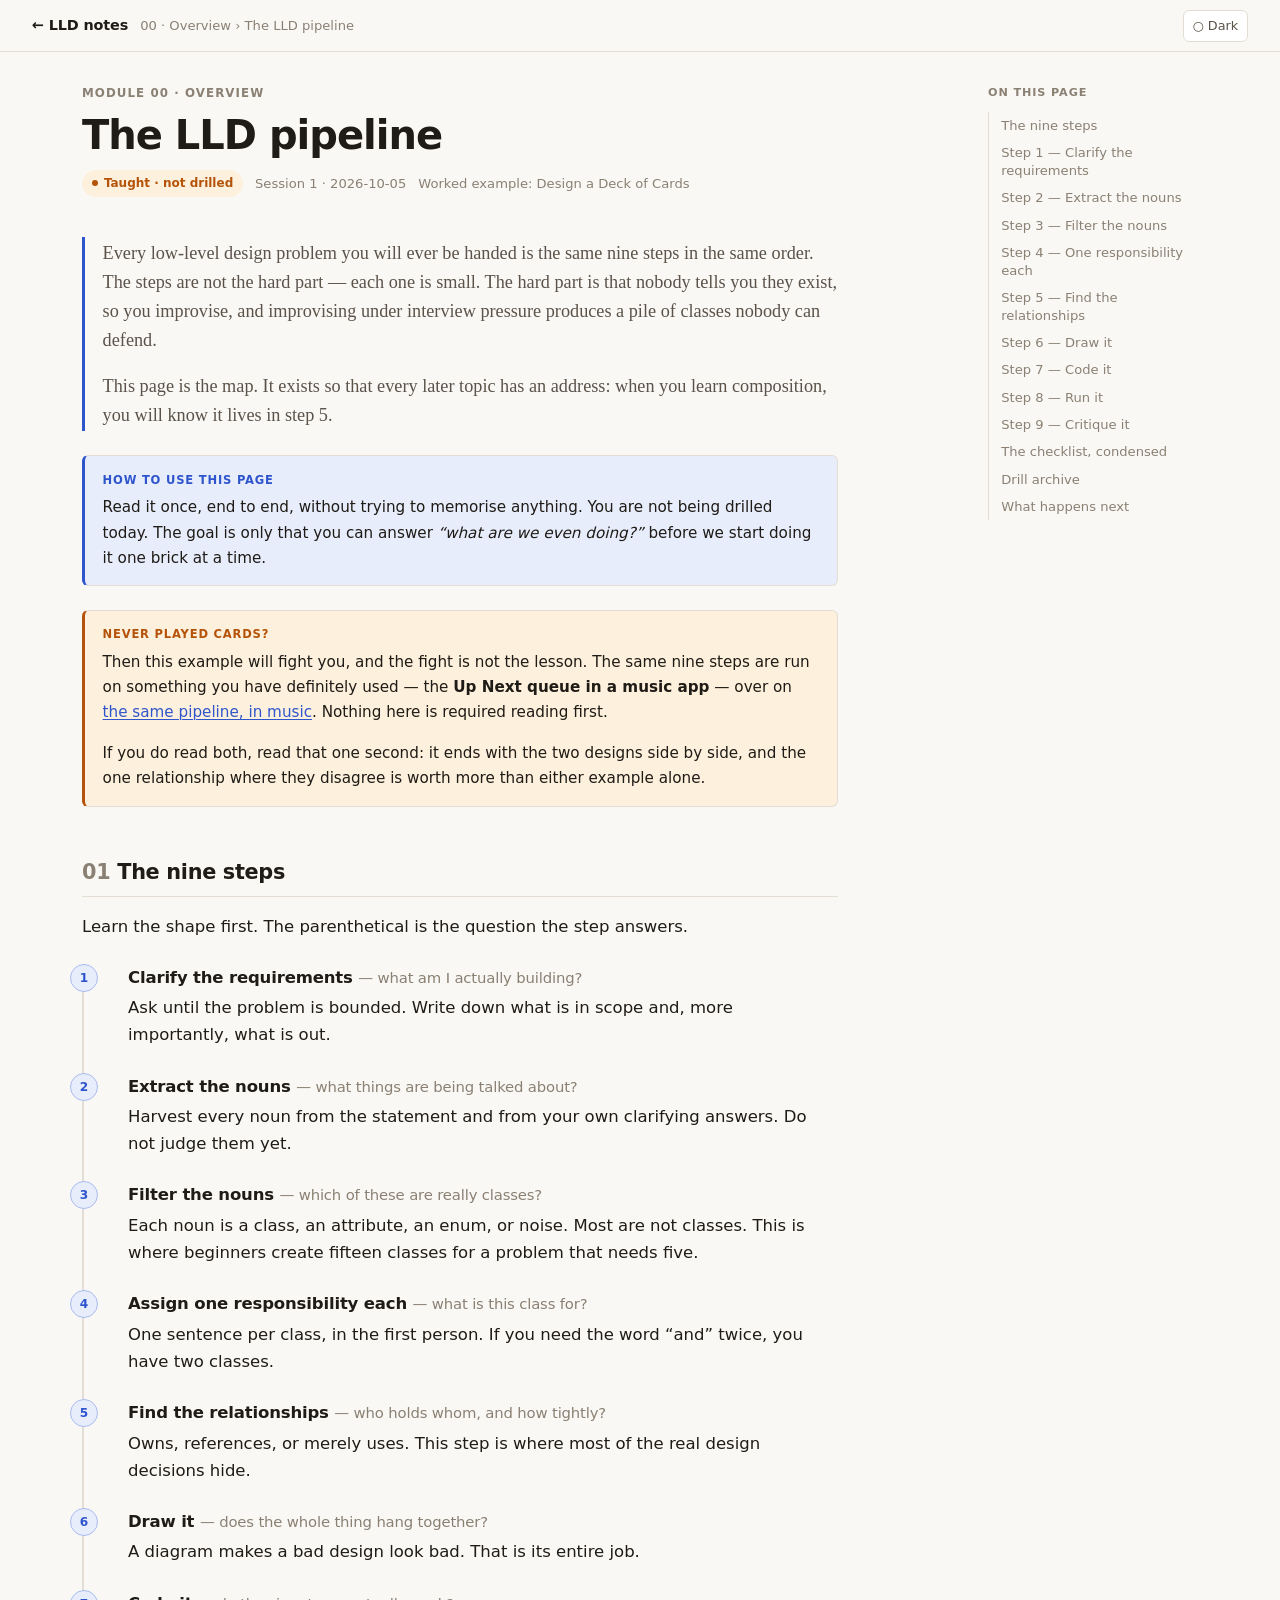
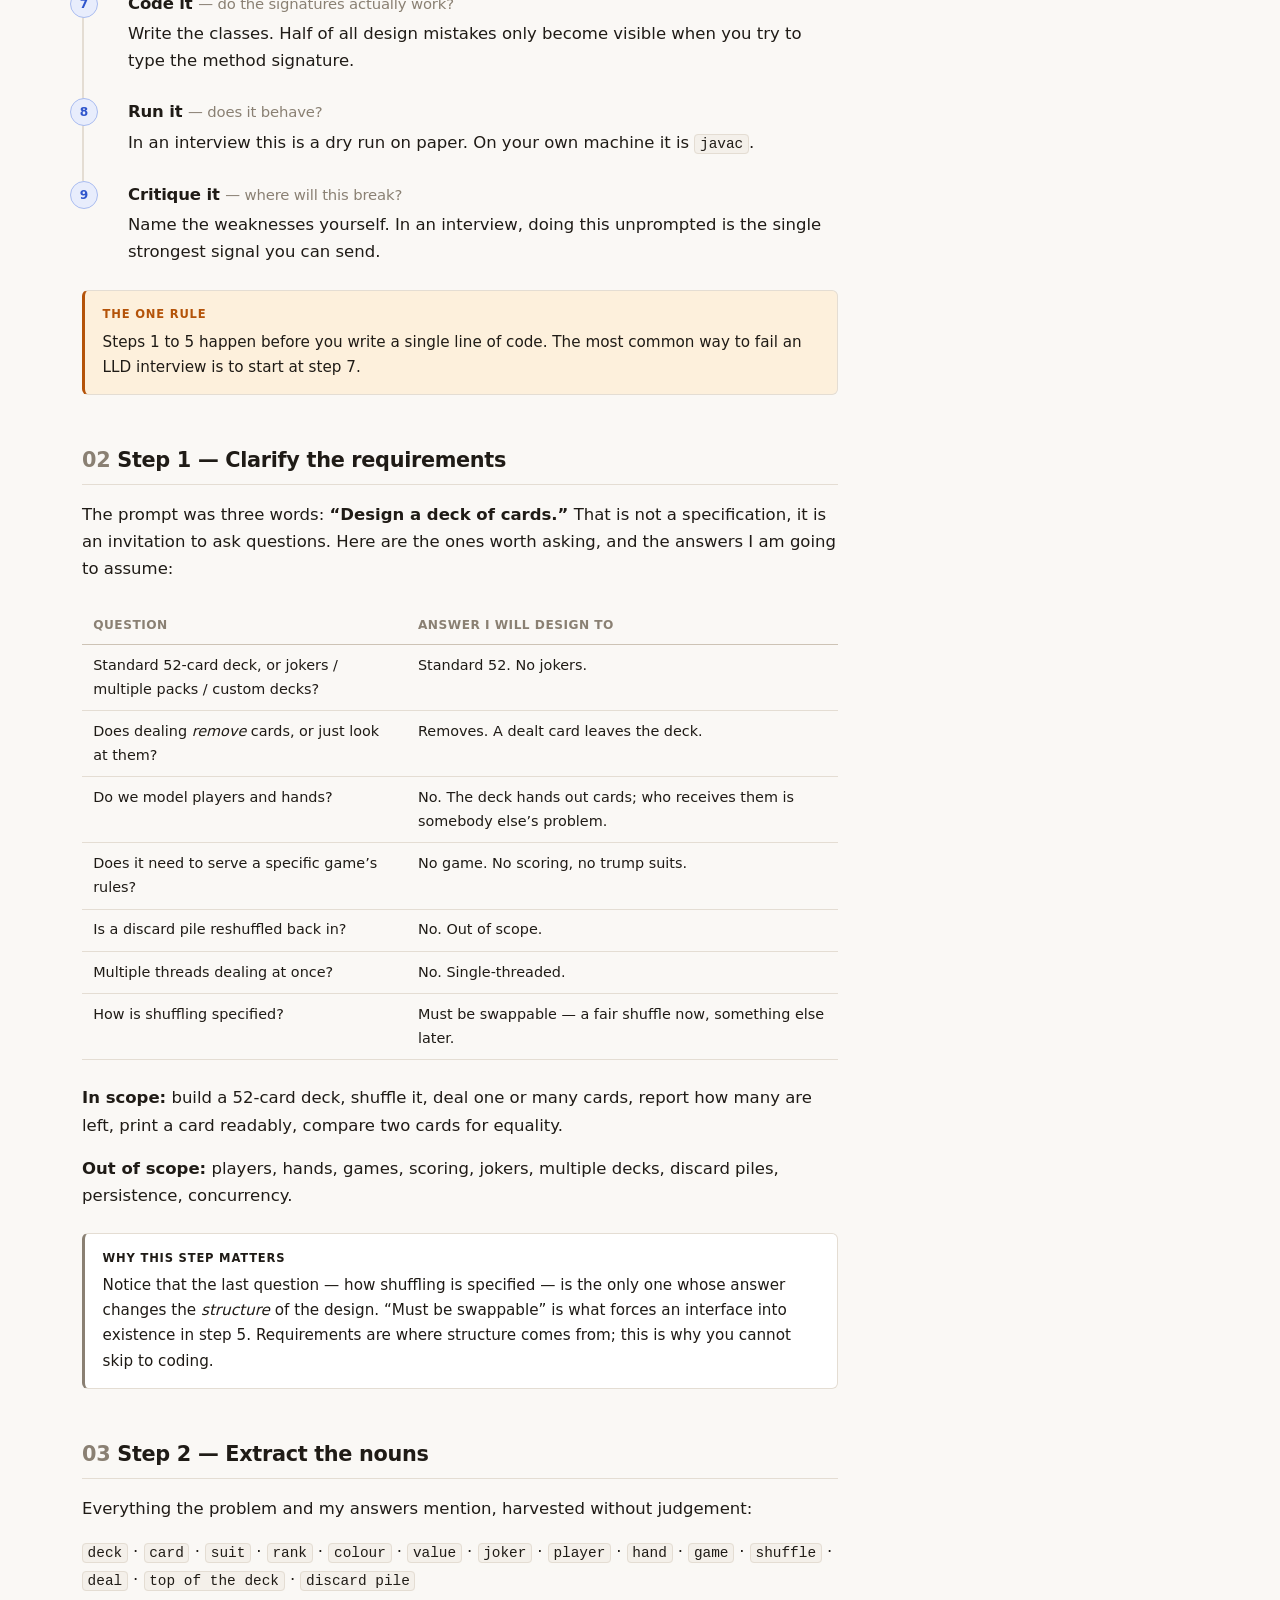
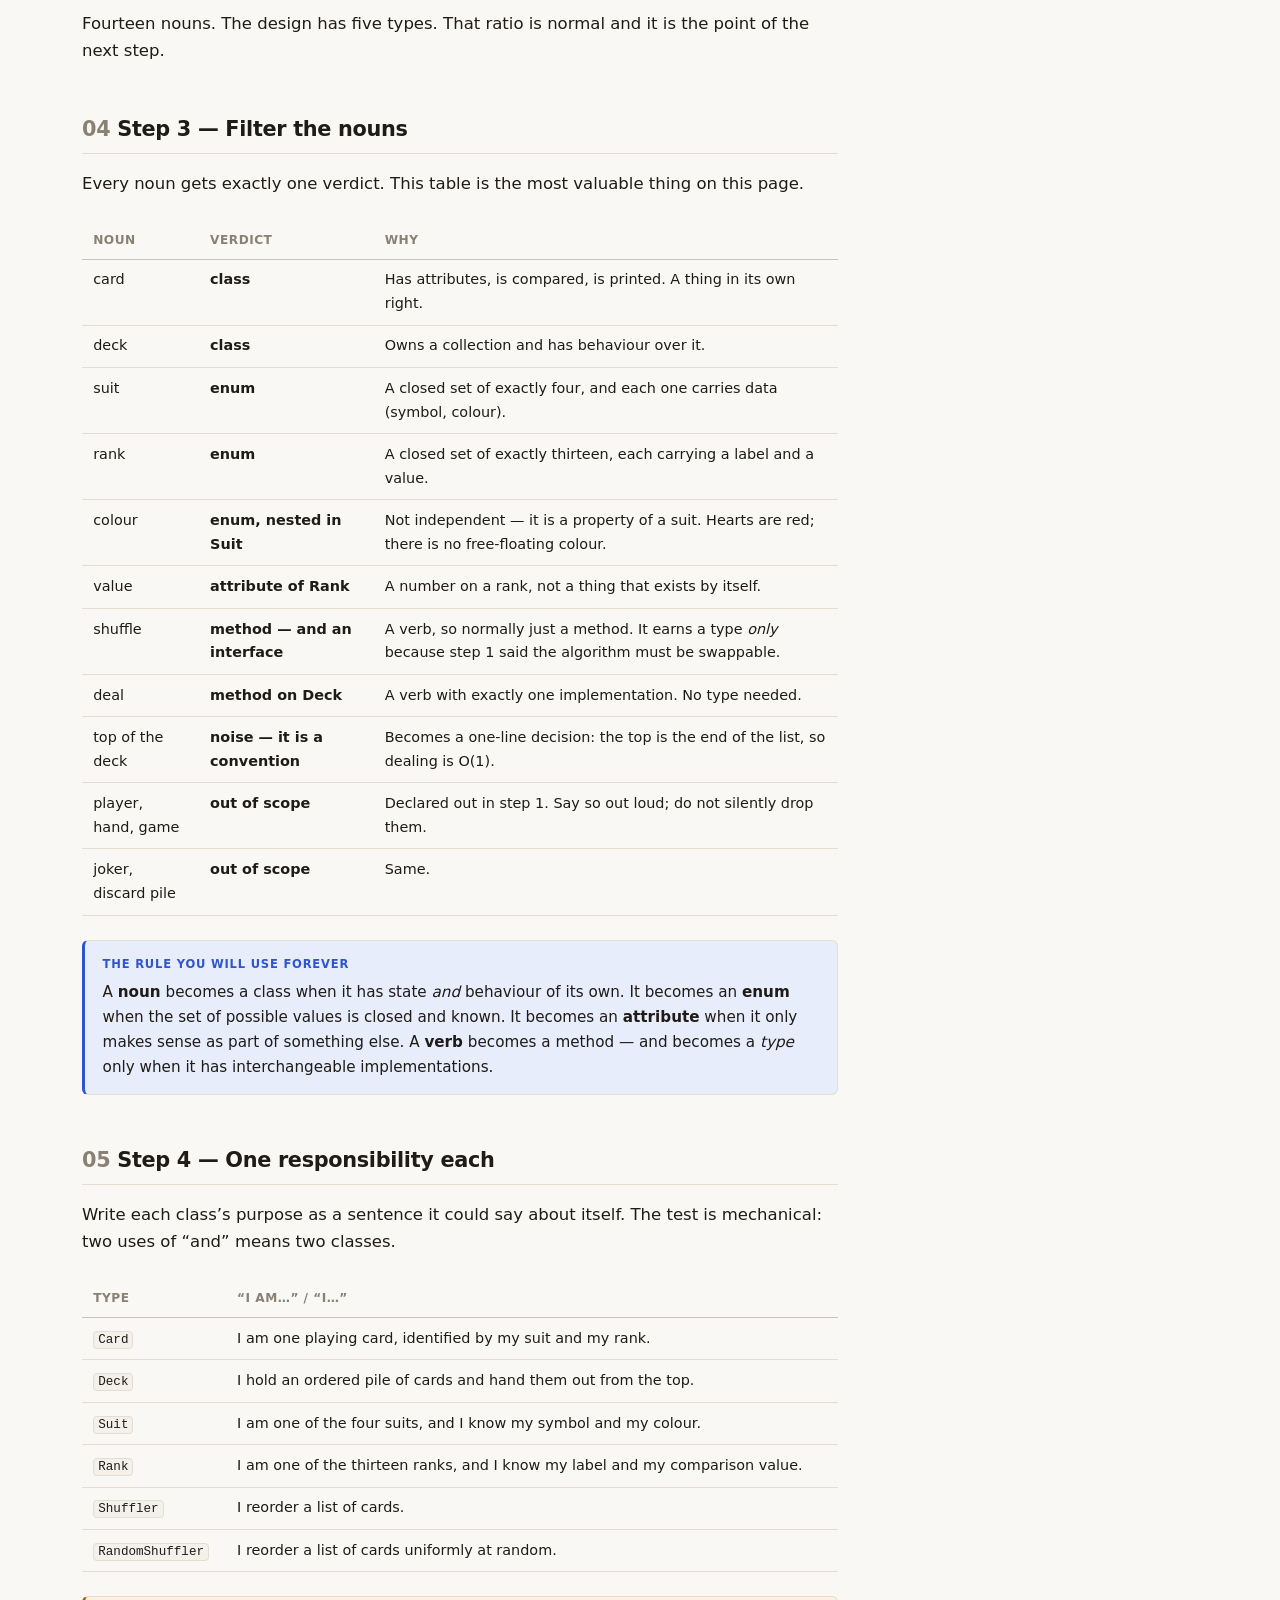
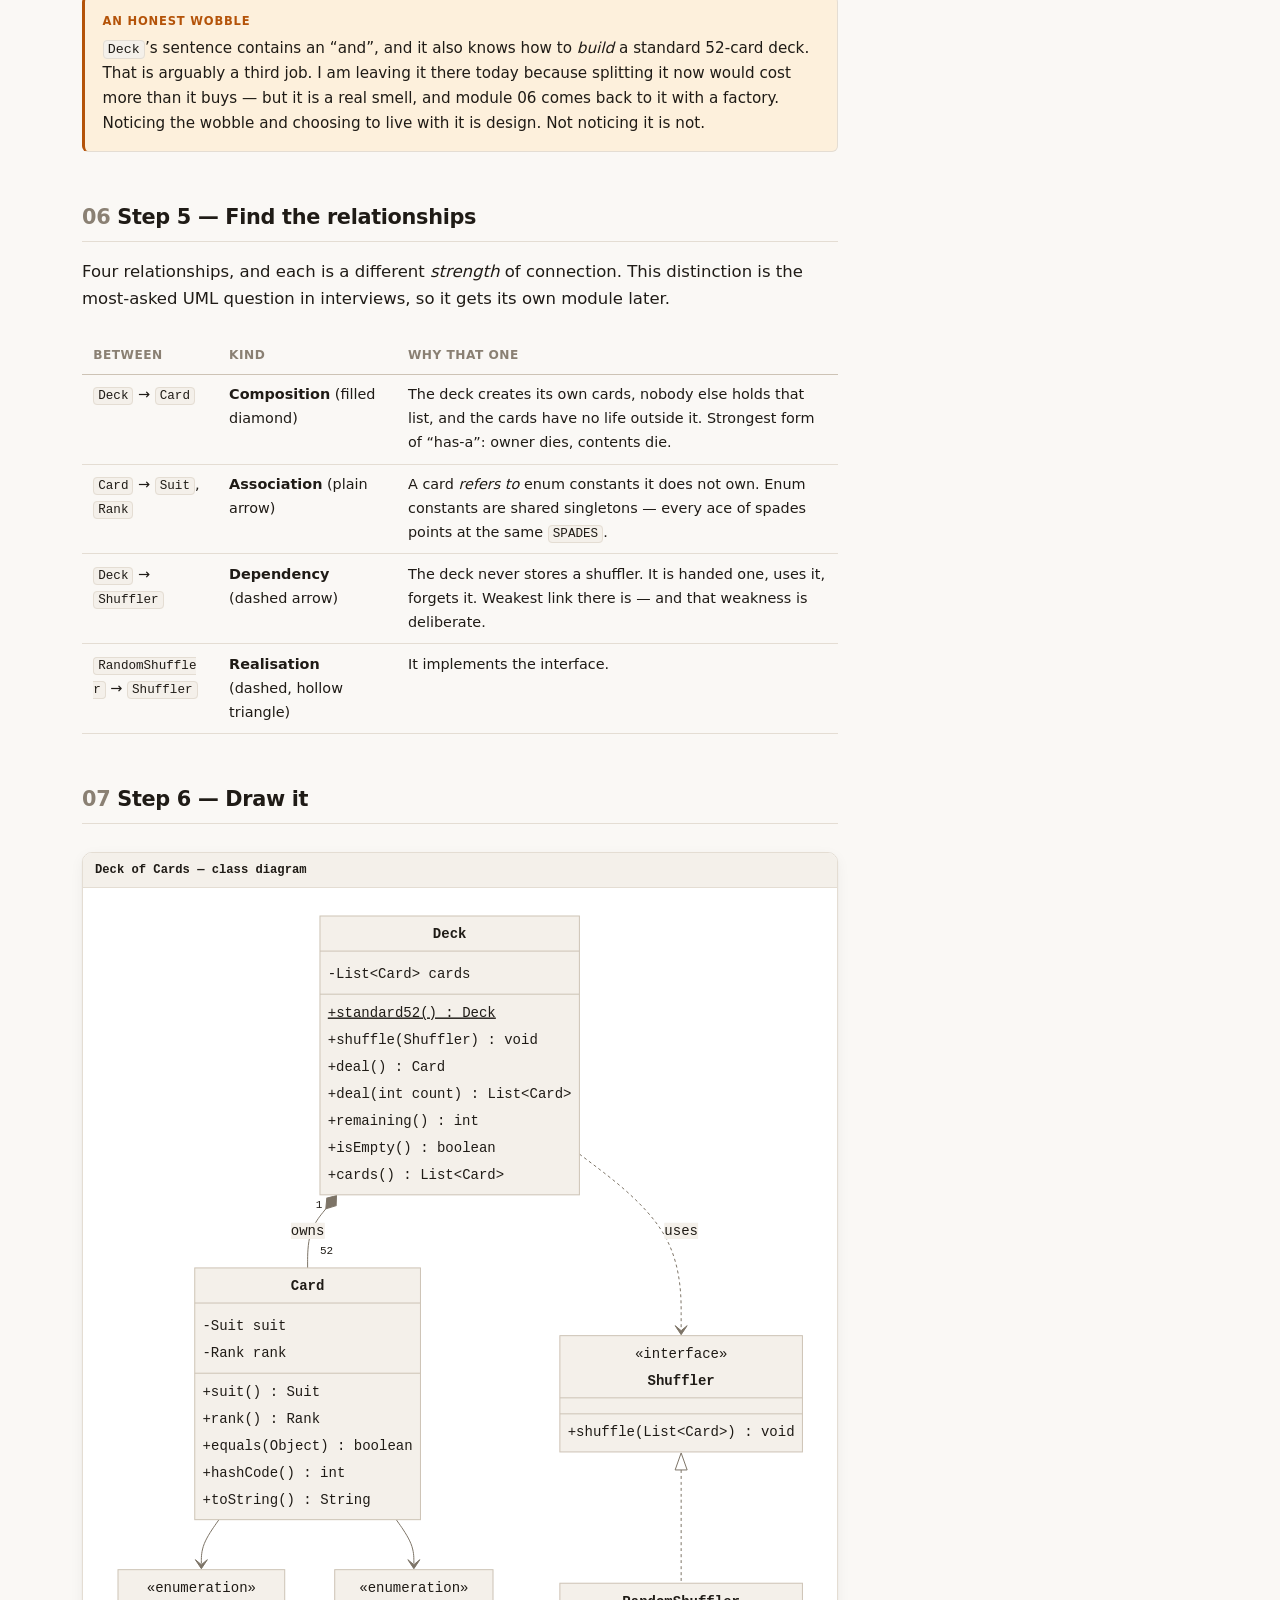
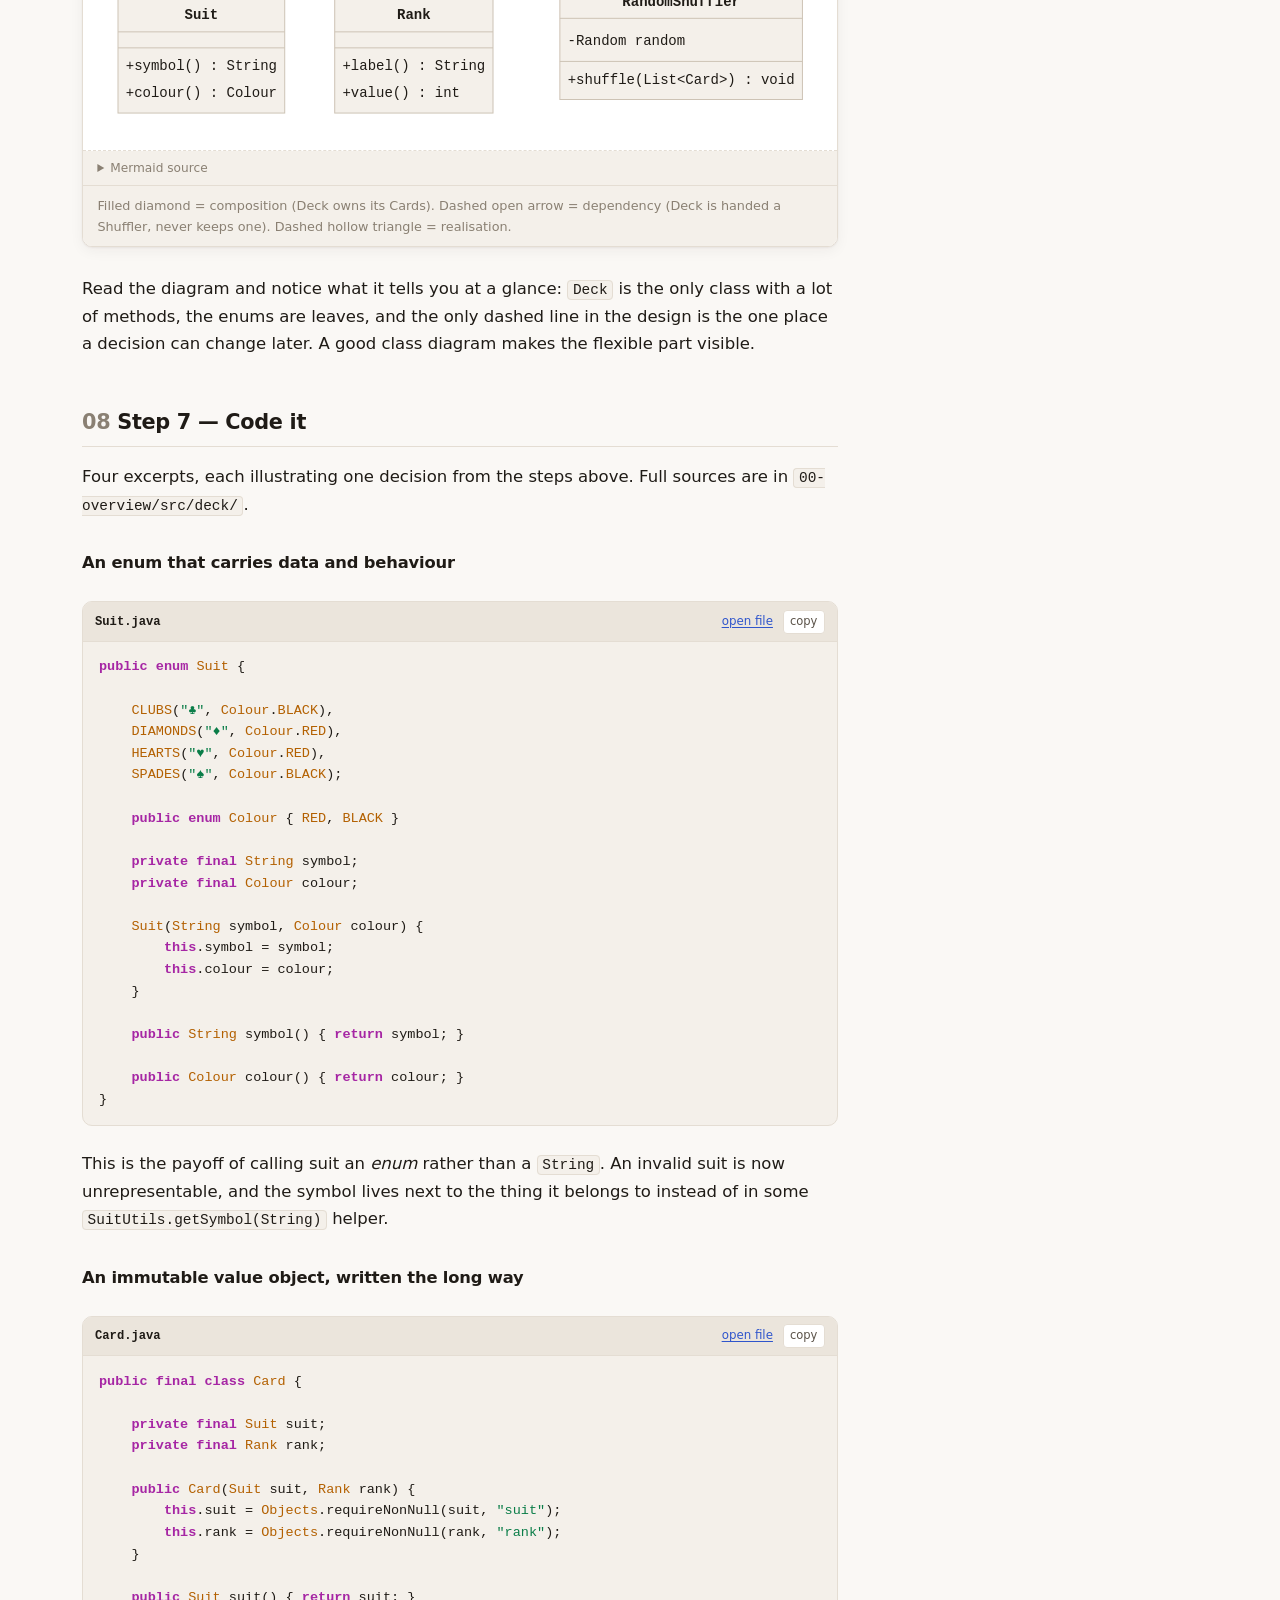
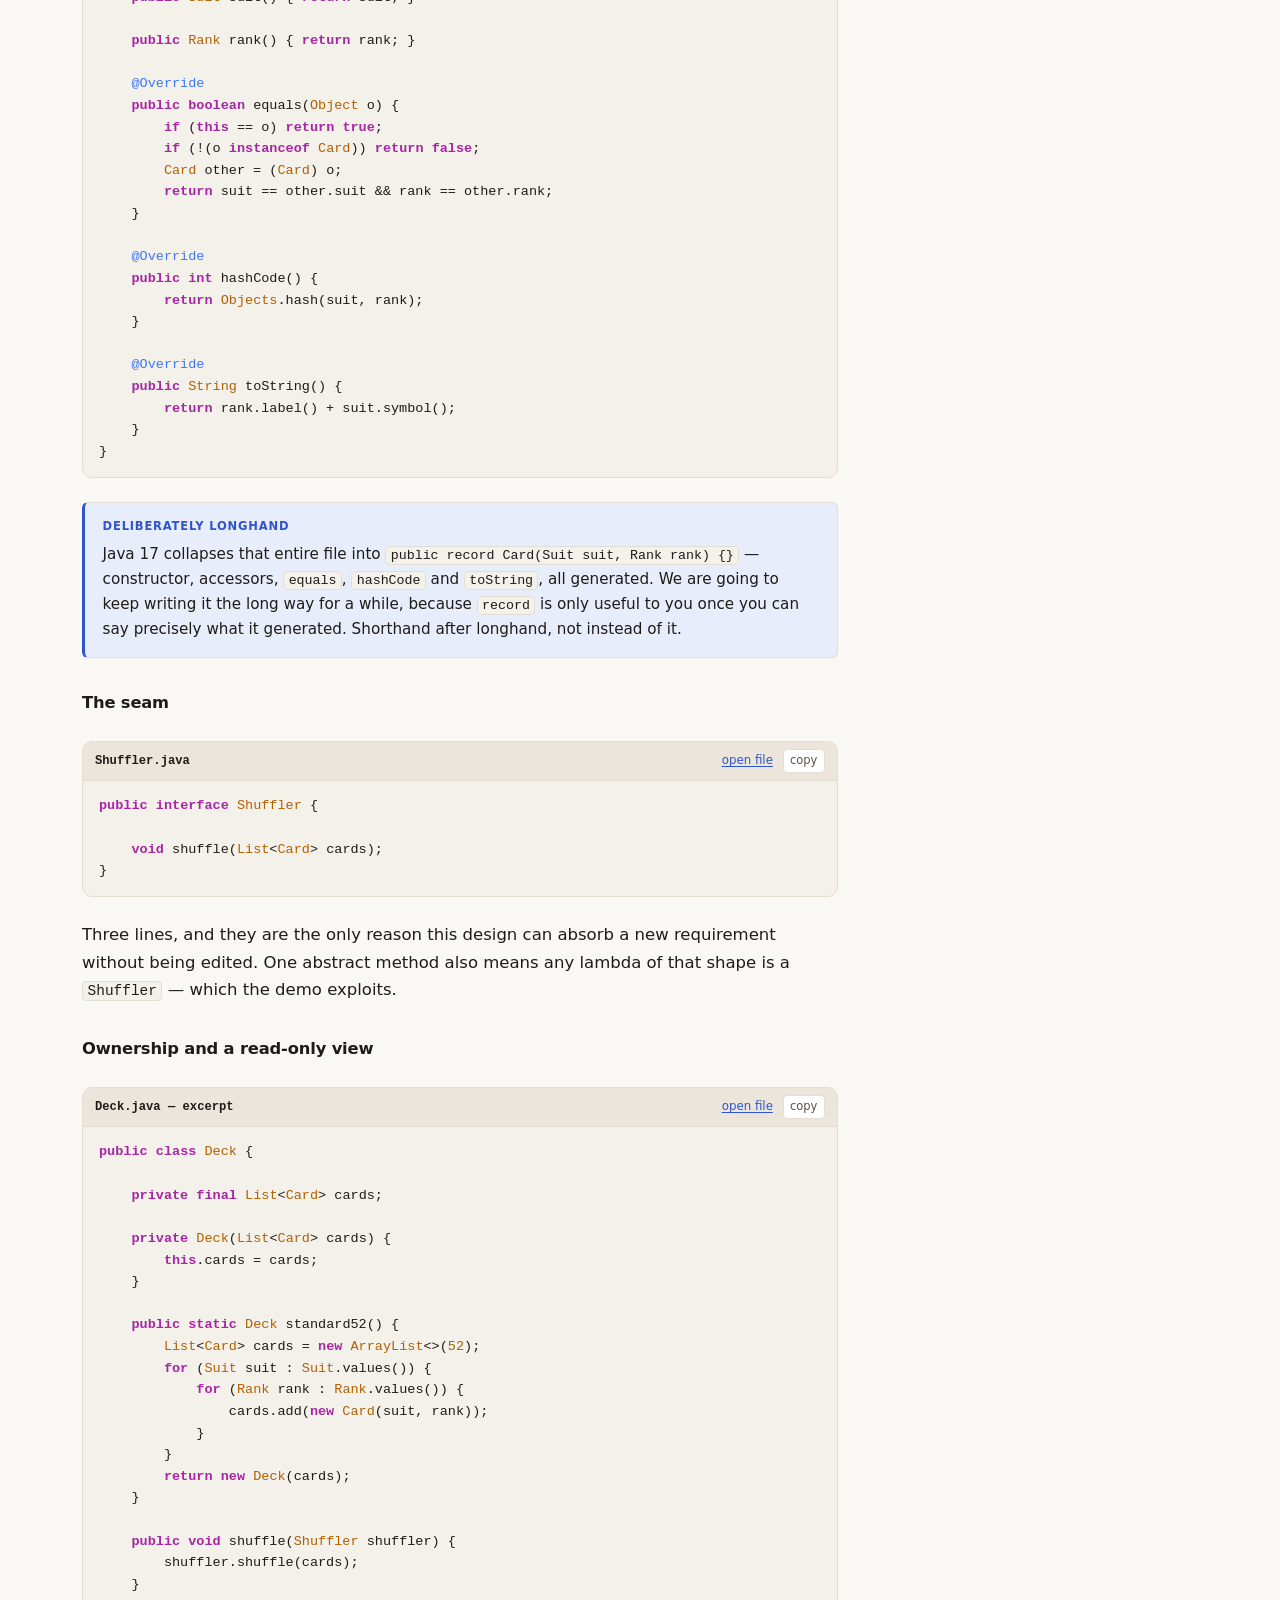
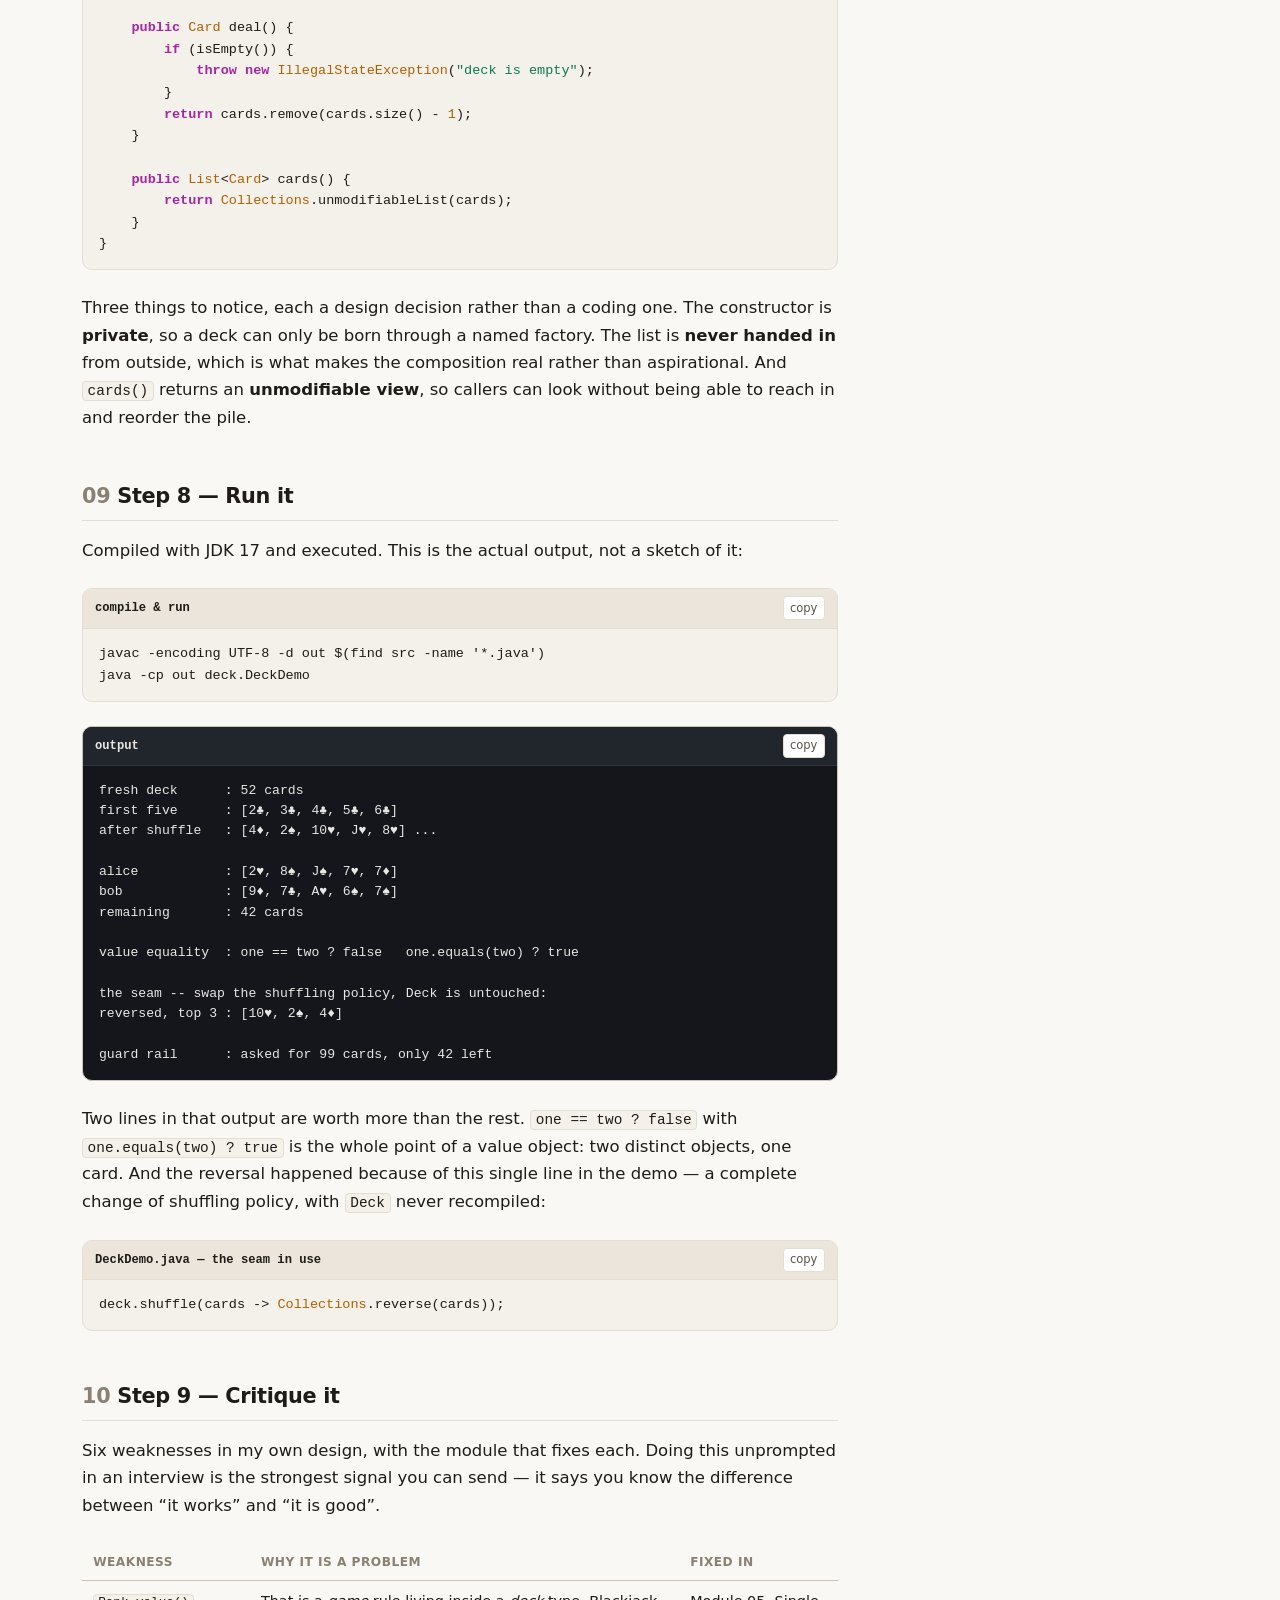
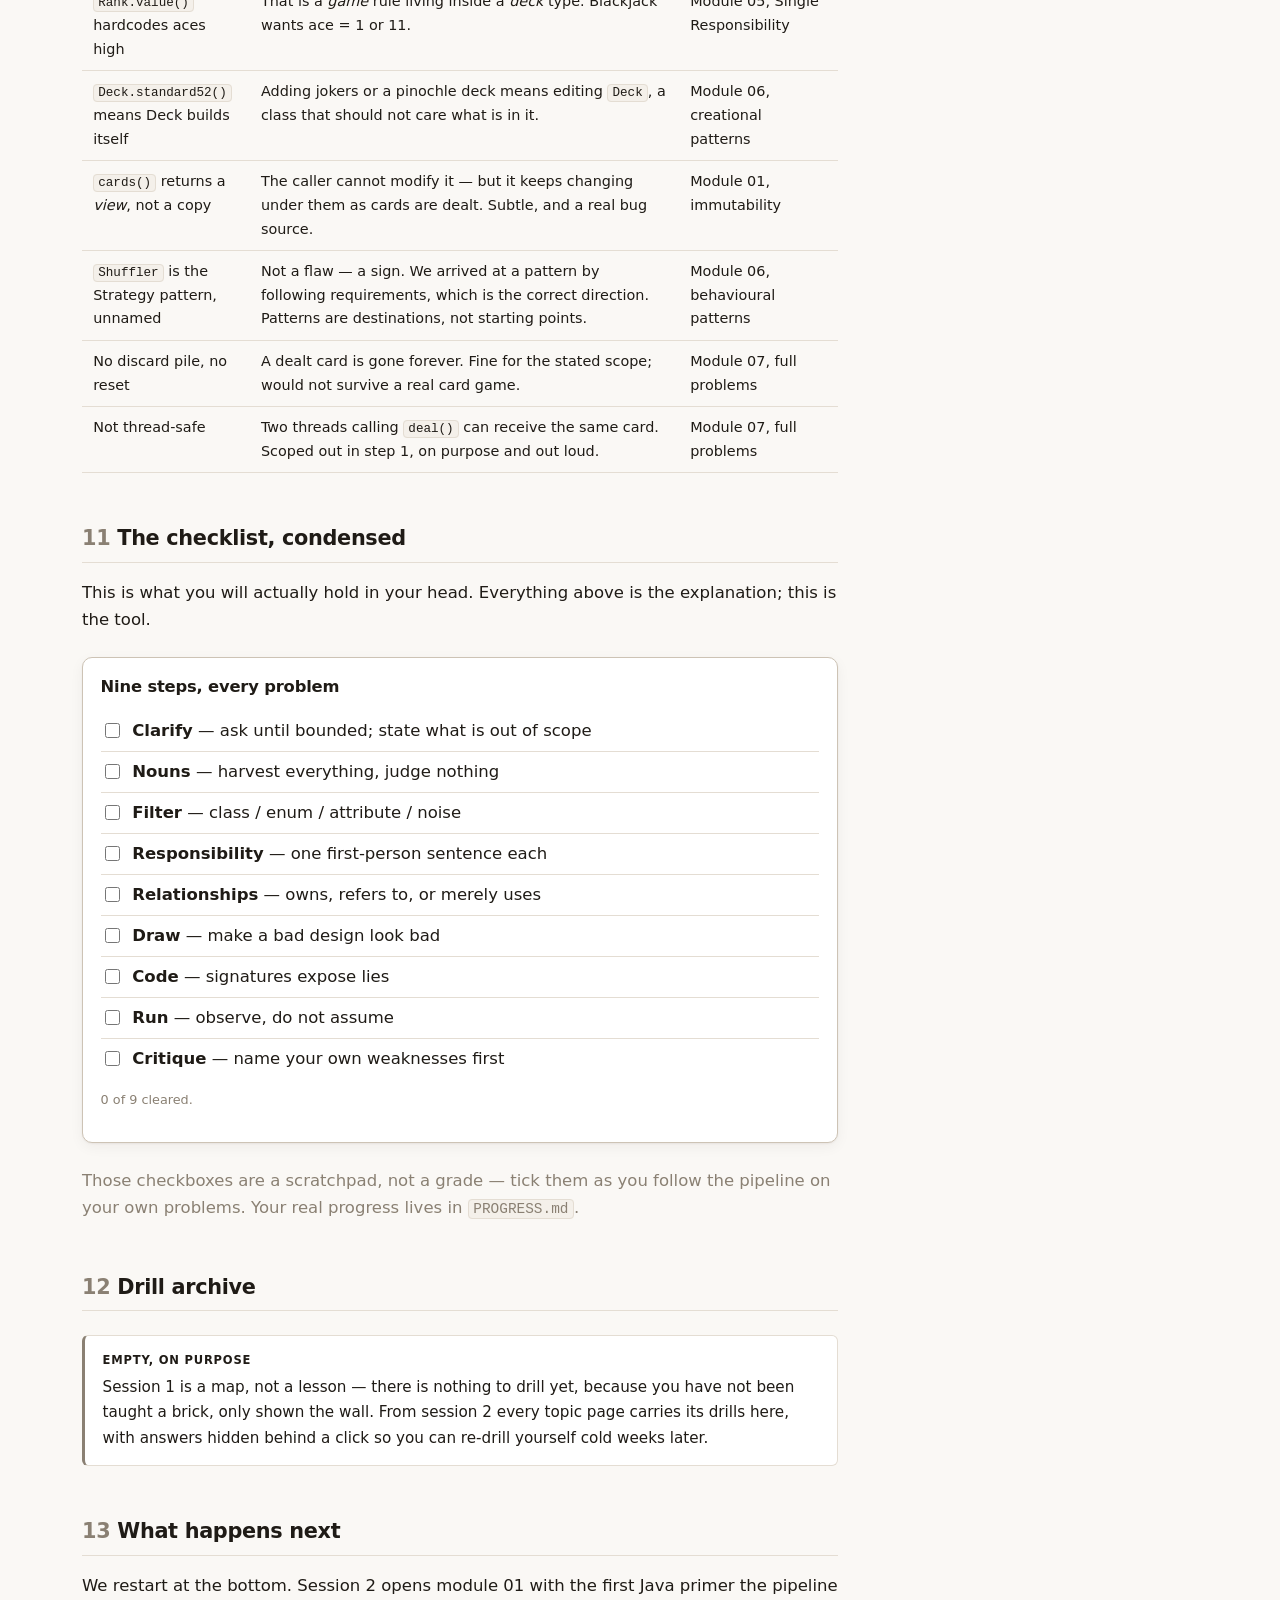
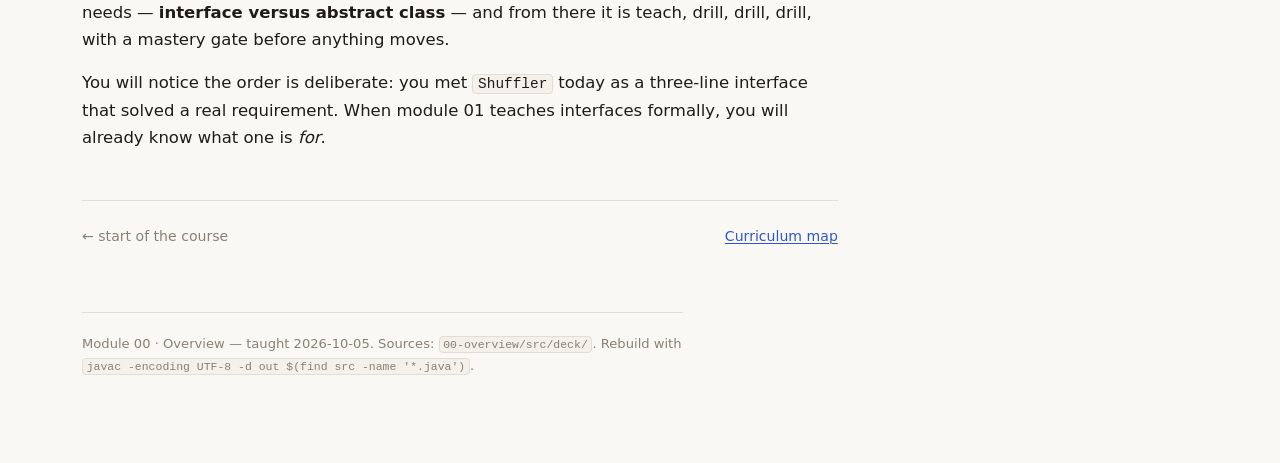
==== interview-prep/system-design/00-overview/lld-process-map.html @ ef67a113 "Add LLD notes as a static site Low-level design notes in Java, written to be read offline and served" ====
<!DOCTYPE html>
<html lang="en">
<head>
<meta charset="utf-8">
<meta name="viewport" content="width=device-width, initial-scale=1">
<title>The LLD Pipeline</title>
<link rel="stylesheet" href="../assets/notes.css">
</head>
<body>

<nav class="topbar">
  <a class="home" href="../index.html">&#8592; LLD notes</a>
  <span class="crumb">00 &middot; Overview &rsaquo; The LLD pipeline</span>
  <span class="spacer"></span>
  <button class="iconbtn" data-theme-toggle type="button">&#9675; Dark</button>
</nav>

<div class="wrap topic-layout">
<main class="content">

  <header class="page-head">
    <div class="eyebrow">Module 00 &middot; Overview</div>
    <h1>The LLD pipeline</h1>
    <div class="meta-row">
      <span class="chip chip-learning">Taught &middot; not drilled</span>
      <span>Session 1 &middot; 2026-10-05</span>
      <span>Worked example: Design a Deck of Cards</span>
    </div>
  </header>

  <div class="lede">
    <p>Every low-level design problem you will ever be handed is the same nine steps in the same
    order. The steps are not the hard part &mdash; each one is small. The hard part is that nobody
    tells you they exist, so you improvise, and improvising under interview pressure produces a
    pile of classes nobody can defend.</p>
    <p>This page is the map. It exists so that every later topic has an address: when you learn
    composition, you will know it lives in step 5.</p>
  </div>

  <div class="callout callout-key">
    <span class="label">How to use this page</span>
    <p>Read it once, end to end, without trying to memorise anything. You are not being drilled
    today. The goal is only that you can answer <em>&ldquo;what are we even doing?&rdquo;</em> before
    we start doing it one brick at a time.</p>
  </div>

  <div class="callout callout-warn">
    <span class="label">Never played cards?</span>
    <p>Then this example will fight you, and the fight is not the lesson. The same nine steps are
    run on something you have definitely used &mdash; the <strong>Up Next queue in a music app</strong>
    &mdash; over on <a href="music-queue.html">the same pipeline, in music</a>. Nothing here is
    required reading first.</p>
    <p>If you do read both, read that one second: it ends with the two designs side by side, and
    the one relationship where they disagree is worth more than either example alone.</p>
  </div>

  <h2 id="the-nine-steps"><span class="num">01</span> The nine steps</h2>

  <p>Learn the shape first. The parenthetical is the question the step answers.</p>

  <ol class="steps">
    <li>
      <span class="step-name">Clarify the requirements <span class="ask">&mdash; what am I actually building?</span></span>
      Ask until the problem is bounded. Write down what is in scope and, more importantly, what is out.
    </li>
    <li>
      <span class="step-name">Extract the nouns <span class="ask">&mdash; what things are being talked about?</span></span>
      Harvest every noun from the statement and from your own clarifying answers. Do not judge them yet.
    </li>
    <li>
      <span class="step-name">Filter the nouns <span class="ask">&mdash; which of these are really classes?</span></span>
      Each noun is a class, an attribute, an enum, or noise. Most are not classes. This is where
      beginners create fifteen classes for a problem that needs five.
    </li>
    <li>
      <span class="step-name">Assign one responsibility each <span class="ask">&mdash; what is this class for?</span></span>
      One sentence per class, in the first person. If you need the word &ldquo;and&rdquo; twice, you
      have two classes.
    </li>
    <li>
      <span class="step-name">Find the relationships <span class="ask">&mdash; who holds whom, and how tightly?</span></span>
      Owns, references, or merely uses. This step is where most of the real design decisions hide.
    </li>
    <li>
      <span class="step-name">Draw it <span class="ask">&mdash; does the whole thing hang together?</span></span>
      A diagram makes a bad design look bad. That is its entire job.
    </li>
    <li>
      <span class="step-name">Code it <span class="ask">&mdash; do the signatures actually work?</span></span>
      Write the classes. Half of all design mistakes only become visible when you try to type the
      method signature.
    </li>
    <li>
      <span class="step-name">Run it <span class="ask">&mdash; does it behave?</span></span>
      In an interview this is a dry run on paper. On your own machine it is <code>javac</code>.
    </li>
    <li>
      <span class="step-name">Critique it <span class="ask">&mdash; where will this break?</span></span>
      Name the weaknesses yourself. In an interview, doing this unprompted is the single strongest
      signal you can send.
    </li>
  </ol>

  <div class="callout callout-warn">
    <span class="label">The one rule</span>
    <p>Steps 1 to 5 happen before you write a single line of code. The most common way to fail an
    LLD interview is to start at step 7.</p>
  </div>

  <h2 id="step1-clarify-the-requirements"><span class="num">02</span> Step 1 &mdash; Clarify the requirements</h2>

  <p>The prompt was three words: <strong>&ldquo;Design a deck of cards.&rdquo;</strong> That is not
  a specification, it is an invitation to ask questions. Here are the ones worth asking, and the
  answers I am going to assume:</p>

  <div class="table-wrap">
  <table>
    <thead>
      <tr><th>Question</th><th>Answer I will design to</th></tr>
    </thead>
    <tbody>
      <tr><td>Standard 52-card deck, or jokers / multiple packs / custom decks?</td><td>Standard 52. No jokers.</td></tr>
      <tr><td>Does dealing <em>remove</em> cards, or just look at them?</td><td>Removes. A dealt card leaves the deck.</td></tr>
      <tr><td>Do we model players and hands?</td><td>No. The deck hands out cards; who receives them is somebody else&rsquo;s problem.</td></tr>
      <tr><td>Does it need to serve a specific game&rsquo;s rules?</td><td>No game. No scoring, no trump suits.</td></tr>
      <tr><td>Is a discard pile reshuffled back in?</td><td>No. Out of scope.</td></tr>
      <tr><td>Multiple threads dealing at once?</td><td>No. Single-threaded.</td></tr>
      <tr><td>How is shuffling specified?</td><td>Must be swappable &mdash; a fair shuffle now, something else later.</td></tr>
    </tbody>
  </table>
  </div>

  <p><strong>In scope:</strong> build a 52-card deck, shuffle it, deal one or many cards, report
  how many are left, print a card readably, compare two cards for equality.</p>

  <p><strong>Out of scope:</strong> players, hands, games, scoring, jokers, multiple decks, discard
  piles, persistence, concurrency.</p>

  <div class="callout">
    <span class="label">Why this step matters</span>
    <p>Notice that the last question &mdash; how shuffling is specified &mdash; is the only one whose
    answer changes the <em>structure</em> of the design. &ldquo;Must be swappable&rdquo; is what
    forces an interface into existence in step 5. Requirements are where structure comes from; this
    is why you cannot skip to coding.</p>
  </div>

  <h2 id="step2-extract-the-nouns"><span class="num">03</span> Step 2 &mdash; Extract the nouns</h2>

  <p>Everything the problem and my answers mention, harvested without judgement:</p>

  <p><code>deck</code> &middot; <code>card</code> &middot; <code>suit</code> &middot;
  <code>rank</code> &middot; <code>colour</code> &middot; <code>value</code> &middot;
  <code>joker</code> &middot; <code>player</code> &middot; <code>hand</code> &middot;
  <code>game</code> &middot; <code>shuffle</code> &middot; <code>deal</code> &middot;
  <code>top of the deck</code> &middot; <code>discard pile</code></p>

  <p>Fourteen nouns. The design has five types. That ratio is normal and it is the point of the
  next step.</p>

  <h2 id="step3-filter-the-nouns"><span class="num">04</span> Step 3 &mdash; Filter the nouns</h2>

  <p>Every noun gets exactly one verdict. This table is the most valuable thing on this page.</p>

  <div class="table-wrap">
  <table>
    <thead>
      <tr><th>Noun</th><th>Verdict</th><th>Why</th></tr>
    </thead>
    <tbody>
      <tr><td>card</td><td><strong>class</strong></td><td>Has attributes, is compared, is printed. A thing in its own right.</td></tr>
      <tr><td>deck</td><td><strong>class</strong></td><td>Owns a collection and has behaviour over it.</td></tr>
      <tr><td>suit</td><td><strong>enum</strong></td><td>A closed set of exactly four, and each one carries data (symbol, colour).</td></tr>
      <tr><td>rank</td><td><strong>enum</strong></td><td>A closed set of exactly thirteen, each carrying a label and a value.</td></tr>
      <tr><td>colour</td><td><strong>enum, nested in Suit</strong></td><td>Not independent &mdash; it is a property of a suit. Hearts are red; there is no free-floating colour.</td></tr>
      <tr><td>value</td><td><strong>attribute of Rank</strong></td><td>A number on a rank, not a thing that exists by itself.</td></tr>
      <tr><td>shuffle</td><td><strong>method &mdash; and an interface</strong></td><td>A verb, so normally just a method. It earns a type <em>only</em> because step 1 said the algorithm must be swappable.</td></tr>
      <tr><td>deal</td><td><strong>method on Deck</strong></td><td>A verb with exactly one implementation. No type needed.</td></tr>
      <tr><td>top of the deck</td><td><strong>noise &mdash; it is a convention</strong></td><td>Becomes a one-line decision: the top is the end of the list, so dealing is O(1).</td></tr>
      <tr><td>player, hand, game</td><td><strong>out of scope</strong></td><td>Declared out in step 1. Say so out loud; do not silently drop them.</td></tr>
      <tr><td>joker, discard pile</td><td><strong>out of scope</strong></td><td>Same.</td></tr>
    </tbody>
  </table>
  </div>

  <div class="callout callout-key">
    <span class="label">The rule you will use forever</span>
    <p>A <strong>noun</strong> becomes a class when it has state <em>and</em> behaviour of its own.
    It becomes an <strong>enum</strong> when the set of possible values is closed and known.
    It becomes an <strong>attribute</strong> when it only makes sense as part of something else.
    A <strong>verb</strong> becomes a method &mdash; and becomes a <em>type</em> only when it has
    interchangeable implementations.</p>
  </div>

  <h2 id="step4-one-responsibility-each"><span class="num">05</span> Step 4 &mdash; One responsibility each</h2>

  <p>Write each class&rsquo;s purpose as a sentence it could say about itself. The test is
  mechanical: two uses of &ldquo;and&rdquo; means two classes.</p>

  <div class="table-wrap">
  <table>
    <thead><tr><th>Type</th><th>&ldquo;I am&hellip;&rdquo; / &ldquo;I&hellip;&rdquo;</th></tr></thead>
    <tbody>
      <tr><td><code>Card</code></td><td>I am one playing card, identified by my suit and my rank.</td></tr>
      <tr><td><code>Deck</code></td><td>I hold an ordered pile of cards and hand them out from the top.</td></tr>
      <tr><td><code>Suit</code></td><td>I am one of the four suits, and I know my symbol and my colour.</td></tr>
      <tr><td><code>Rank</code></td><td>I am one of the thirteen ranks, and I know my label and my comparison value.</td></tr>
      <tr><td><code>Shuffler</code></td><td>I reorder a list of cards.</td></tr>
      <tr><td><code>RandomShuffler</code></td><td>I reorder a list of cards uniformly at random.</td></tr>
    </tbody>
  </table>
  </div>

  <div class="callout callout-warn">
    <span class="label">An honest wobble</span>
    <p><code>Deck</code>&rsquo;s sentence contains an &ldquo;and&rdquo;, and it also knows how to
    <em>build</em> a standard 52-card deck. That is arguably a third job. I am leaving it there
    today because splitting it now would cost more than it buys &mdash; but it is a real smell, and
    module 06 comes back to it with a factory. Noticing the wobble and choosing to live with it is
    design. Not noticing it is not.</p>
  </div>

  <h2 id="step5-find-the-relationships"><span class="num">06</span> Step 5 &mdash; Find the relationships</h2>

  <p>Four relationships, and each is a different <em>strength</em> of connection. This distinction
  is the most-asked UML question in interviews, so it gets its own module later.</p>

  <div class="table-wrap">
  <table>
    <thead><tr><th>Between</th><th>Kind</th><th>Why that one</th></tr></thead>
    <tbody>
      <tr>
        <td><code>Deck</code> &rarr; <code>Card</code></td>
        <td><strong>Composition</strong> (filled diamond)</td>
        <td>The deck creates its own cards, nobody else holds that list, and the cards have no life
        outside it. Strongest form of &ldquo;has-a&rdquo;: owner dies, contents die.</td>
      </tr>
      <tr>
        <td><code>Card</code> &rarr; <code>Suit</code>, <code>Rank</code></td>
        <td><strong>Association</strong> (plain arrow)</td>
        <td>A card <em>refers to</em> enum constants it does not own. Enum constants are shared
        singletons &mdash; every ace of spades points at the same <code>SPADES</code>.</td>
      </tr>
      <tr>
        <td><code>Deck</code> &rarr; <code>Shuffler</code></td>
        <td><strong>Dependency</strong> (dashed arrow)</td>
        <td>The deck never stores a shuffler. It is handed one, uses it, forgets it. Weakest link
        there is &mdash; and that weakness is deliberate.</td>
      </tr>
      <tr>
        <td><code>RandomShuffler</code> &rarr; <code>Shuffler</code></td>
        <td><strong>Realisation</strong> (dashed, hollow triangle)</td>
        <td>It implements the interface.</td>
      </tr>
    </tbody>
  </table>
  </div>

  <h2 id="step6-draw-it"><span class="num">07</span> Step 6 &mdash; Draw it</h2>

  <figure class="diagram">
    <div class="code-head"><span class="fname">Deck of Cards &mdash; class diagram</span><span class="spacer"></span></div>
    <div class="mermaid" data-state="pending">
classDiagram
    class Deck {
        -List~Card~ cards
        +standard52() Deck$
        +shuffle(Shuffler) void
        +deal() Card
        +deal(int count) List~Card~
        +remaining() int
        +isEmpty() boolean
        +cards() List~Card~
    }

    class Card {
        -Suit suit
        -Rank rank
        +suit() Suit
        +rank() Rank
        +equals(Object) boolean
        +hashCode() int
        +toString() String
    }

    class Suit {
        &lt;&lt;enumeration&gt;&gt;
        +symbol() String
        +colour() Colour
    }

    class Rank {
        &lt;&lt;enumeration&gt;&gt;
        +label() String
        +value() int
    }

    class Shuffler {
        &lt;&lt;interface&gt;&gt;
        +shuffle(List~Card~) void
    }

    class RandomShuffler {
        -Random random
        +shuffle(List~Card~) void
    }

    Deck "1" *-- "52" Card : owns
    Card --&gt; Suit
    Card --&gt; Rank
    Deck ..&gt; Shuffler : uses
    Shuffler &lt;|.. RandomShuffler
    </div>
    <figcaption>Filled diamond = composition (Deck owns its Cards). Dashed open arrow = dependency
    (Deck is handed a Shuffler, never keeps one). Dashed hollow triangle = realisation.</figcaption>
  </figure>

  <p>Read the diagram and notice what it tells you at a glance: <code>Deck</code> is the only class
  with a lot of methods, the enums are leaves, and the only dashed line in the design is the one
  place a decision can change later. A good class diagram makes the flexible part visible.</p>

  <h2 id="step7-code-it"><span class="num">08</span> Step 7 &mdash; Code it</h2>

  <p>Four excerpts, each illustrating one decision from the steps above. Full sources are in
  <code>00-overview/src/deck/</code>.</p>

  <h3>An enum that carries data and behaviour</h3>

  <div class="code-block">
    <div class="code-head">
      <span class="fname">Suit.java</span>
      <span class="spacer"></span>
      <a href="src/deck/Suit.java">open file</a>
    </div>
<pre><code class="language-java">public enum Suit {

    CLUBS("♣", Colour.BLACK),
    DIAMONDS("♦", Colour.RED),
    HEARTS("♥", Colour.RED),
    SPADES("♠", Colour.BLACK);

    public enum Colour { RED, BLACK }

    private final String symbol;
    private final Colour colour;

    Suit(String symbol, Colour colour) {
        this.symbol = symbol;
        this.colour = colour;
    }

    public String symbol() { return symbol; }

    public Colour colour() { return colour; }
}</code></pre>
  </div>

  <p>This is the payoff of calling suit an <em>enum</em> rather than a <code>String</code>. An
  invalid suit is now unrepresentable, and the symbol lives next to the thing it belongs to instead
  of in some <code>SuitUtils.getSymbol(String)</code> helper.</p>

  <h3>An immutable value object, written the long way</h3>

  <div class="code-block">
    <div class="code-head">
      <span class="fname">Card.java</span>
      <span class="spacer"></span>
      <a href="src/deck/Card.java">open file</a>
    </div>
<pre><code class="language-java">public final class Card {

    private final Suit suit;
    private final Rank rank;

    public Card(Suit suit, Rank rank) {
        this.suit = Objects.requireNonNull(suit, "suit");
        this.rank = Objects.requireNonNull(rank, "rank");
    }

    public Suit suit() { return suit; }

    public Rank rank() { return rank; }

    @Override
    public boolean equals(Object o) {
        if (this == o) return true;
        if (!(o instanceof Card)) return false;
        Card other = (Card) o;
        return suit == other.suit &amp;&amp; rank == other.rank;
    }

    @Override
    public int hashCode() {
        return Objects.hash(suit, rank);
    }

    @Override
    public String toString() {
        return rank.label() + suit.symbol();
    }
}</code></pre>
  </div>

  <div class="callout callout-key">
    <span class="label">Deliberately longhand</span>
    <p>Java 17 collapses that entire file into <code>public record Card(Suit suit, Rank rank) {}</code>
    &mdash; constructor, accessors, <code>equals</code>, <code>hashCode</code> and
    <code>toString</code>, all generated. We are going to keep writing it the long way for a while,
    because <code>record</code> is only useful to you once you can say precisely what it generated.
    Shorthand after longhand, not instead of it.</p>
  </div>

  <h3>The seam</h3>

  <div class="code-block">
    <div class="code-head">
      <span class="fname">Shuffler.java</span>
      <span class="spacer"></span>
      <a href="src/deck/Shuffler.java">open file</a>
    </div>
<pre><code class="language-java">public interface Shuffler {

    void shuffle(List&lt;Card&gt; cards);
}</code></pre>
  </div>

  <p>Three lines, and they are the only reason this design can absorb a new requirement without
  being edited. One abstract method also means any lambda of that shape is a
  <code>Shuffler</code> &mdash; which the demo exploits.</p>

  <h3>Ownership and a read-only view</h3>

  <div class="code-block">
    <div class="code-head">
      <span class="fname">Deck.java &mdash; excerpt</span>
      <span class="spacer"></span>
      <a href="src/deck/Deck.java">open file</a>
    </div>
<pre><code class="language-java">public class Deck {

    private final List&lt;Card&gt; cards;

    private Deck(List&lt;Card&gt; cards) {
        this.cards = cards;
    }

    public static Deck standard52() {
        List&lt;Card&gt; cards = new ArrayList&lt;&gt;(52);
        for (Suit suit : Suit.values()) {
            for (Rank rank : Rank.values()) {
                cards.add(new Card(suit, rank));
            }
        }
        return new Deck(cards);
    }

    public void shuffle(Shuffler shuffler) {
        shuffler.shuffle(cards);
    }

    public Card deal() {
        if (isEmpty()) {
            throw new IllegalStateException("deck is empty");
        }
        return cards.remove(cards.size() - 1);
    }

    public List&lt;Card&gt; cards() {
        return Collections.unmodifiableList(cards);
    }
}</code></pre>
  </div>

  <p>Three things to notice, each a design decision rather than a coding one. The constructor is
  <strong>private</strong>, so a deck can only be born through a named factory. The list is
  <strong>never handed in</strong> from outside, which is what makes the composition real rather
  than aspirational. And <code>cards()</code> returns an <strong>unmodifiable view</strong>, so
  callers can look without being able to reach in and reorder the pile.</p>

  <h2 id="step8-run-it"><span class="num">09</span> Step 8 &mdash; Run it</h2>

  <p>Compiled with JDK 17 and executed. This is the actual output, not a sketch of it:</p>

  <div class="code-block">
    <div class="code-head"><span class="fname">compile &amp; run</span><span class="spacer"></span></div>
<pre><code>javac -encoding UTF-8 -d out $(find src -name '*.java')
java -cp out deck.DeckDemo</code></pre>
  </div>

  <div class="term">
    <div class="code-head"><span class="fname">output</span><span class="spacer"></span></div>
<pre>fresh deck      : 52 cards
first five      : [2&#9827;, 3&#9827;, 4&#9827;, 5&#9827;, 6&#9827;]
after shuffle   : [4&#9830;, 2&#9824;, 10&#9829;, J&#9829;, 8&#9829;] ...

alice           : [2&#9829;, 8&#9824;, J&#9824;, 7&#9829;, 7&#9830;]
bob             : [9&#9830;, 7&#9827;, A&#9829;, 6&#9824;, 7&#9824;]
remaining       : 42 cards

value equality  : one == two ? false   one.equals(two) ? true

the seam -- swap the shuffling policy, Deck is untouched:
reversed, top 3 : [10&#9829;, 2&#9824;, 4&#9830;]

guard rail      : asked for 99 cards, only 42 left</pre>
  </div>

  <p>Two lines in that output are worth more than the rest. <code>one == two ? false</code> with
  <code>one.equals(two) ? true</code> is the whole point of a value object: two distinct objects,
  one card. And the reversal happened because of this single line in the demo &mdash; a complete
  change of shuffling policy, with <code>Deck</code> never recompiled:</p>

  <div class="code-block">
    <div class="code-head"><span class="fname">DeckDemo.java &mdash; the seam in use</span><span class="spacer"></span></div>
<pre><code class="language-java">deck.shuffle(cards -&gt; Collections.reverse(cards));</code></pre>
  </div>

  <h2 id="step9-critique-it"><span class="num">10</span> Step 9 &mdash; Critique it</h2>

  <p>Six weaknesses in my own design, with the module that fixes each. Doing this unprompted in an
  interview is the strongest signal you can send &mdash; it says you know the difference between
  &ldquo;it works&rdquo; and &ldquo;it is good&rdquo;.</p>

  <div class="table-wrap">
  <table>
    <thead><tr><th>Weakness</th><th>Why it is a problem</th><th>Fixed in</th></tr></thead>
    <tbody>
      <tr>
        <td><code>Rank.value()</code> hardcodes aces high</td>
        <td>That is a <em>game</em> rule living inside a <em>deck</em> type. Blackjack wants ace = 1 or 11.</td>
        <td>Module 05, Single Responsibility</td>
      </tr>
      <tr>
        <td><code>Deck.standard52()</code> means Deck builds itself</td>
        <td>Adding jokers or a pinochle deck means editing <code>Deck</code>, a class that should
        not care what is in it.</td>
        <td>Module 06, creational patterns</td>
      </tr>
      <tr>
        <td><code>cards()</code> returns a <em>view</em>, not a copy</td>
        <td>The caller cannot modify it &mdash; but it keeps changing under them as cards are dealt.
        Subtle, and a real bug source.</td>
        <td>Module 01, immutability</td>
      </tr>
      <tr>
        <td><code>Shuffler</code> is the Strategy pattern, unnamed</td>
        <td>Not a flaw &mdash; a sign. We arrived at a pattern by following requirements, which is
        the correct direction. Patterns are destinations, not starting points.</td>
        <td>Module 06, behavioural patterns</td>
      </tr>
      <tr>
        <td>No discard pile, no reset</td>
        <td>A dealt card is gone forever. Fine for the stated scope; would not survive a real card game.</td>
        <td>Module 07, full problems</td>
      </tr>
      <tr>
        <td>Not thread-safe</td>
        <td>Two threads calling <code>deal()</code> can receive the same card. Scoped out in step 1,
        on purpose and out loud.</td>
        <td>Module 07, full problems</td>
      </tr>
    </tbody>
  </table>
  </div>

  <h2 id="the-checklist-condensed"><span class="num">11</span> The checklist, condensed</h2>

  <p>This is what you will actually hold in your head. Everything above is the explanation; this is
  the tool.</p>

  <div class="gate">
    <h3>Nine steps, every problem</h3>
    <ul>
      <li><input type="checkbox" id="c1"><label for="c1"><strong>Clarify</strong> &mdash; ask until bounded; state what is out of scope</label></li>
      <li><input type="checkbox" id="c2"><label for="c2"><strong>Nouns</strong> &mdash; harvest everything, judge nothing</label></li>
      <li><input type="checkbox" id="c3"><label for="c3"><strong>Filter</strong> &mdash; class / enum / attribute / noise</label></li>
      <li><input type="checkbox" id="c4"><label for="c4"><strong>Responsibility</strong> &mdash; one first-person sentence each</label></li>
      <li><input type="checkbox" id="c5"><label for="c5"><strong>Relationships</strong> &mdash; owns, refers to, or merely uses</label></li>
      <li><input type="checkbox" id="c6"><label for="c6"><strong>Draw</strong> &mdash; make a bad design look bad</label></li>
      <li><input type="checkbox" id="c7"><label for="c7"><strong>Code</strong> &mdash; signatures expose lies</label></li>
      <li><input type="checkbox" id="c8"><label for="c8"><strong>Run</strong> &mdash; observe, do not assume</label></li>
      <li><input type="checkbox" id="c9"><label for="c9"><strong>Critique</strong> &mdash; name your own weaknesses first</label></li>
    </ul>
    <p class="gate-state"></p>
  </div>

  <p class="muted">Those checkboxes are a scratchpad, not a grade &mdash; tick them as you follow the
  pipeline on your own problems. Your real progress lives in <code>PROGRESS.md</code>.</p>

  <h2 id="drill-archive"><span class="num">12</span> Drill archive</h2>

  <div class="callout">
    <span class="label">Empty, on purpose</span>
    <p>Session 1 is a map, not a lesson &mdash; there is nothing to drill yet, because you have not
    been taught a brick, only shown the wall. From session 2 every topic page carries its drills
    here, with answers hidden behind a click so you can re-drill yourself cold weeks later.</p>
  </div>

  <h2 id="what-happens-next"><span class="num">13</span> What happens next</h2>

  <p>We restart at the bottom. Session 2 opens module 01 with the first Java primer the pipeline
  needs &mdash; <strong>interface versus abstract class</strong> &mdash; and from there it is
  teach, drill, drill, drill, with a mastery gate before anything moves.</p>

  <p>You will notice the order is deliberate: you met <code>Shuffler</code> today as a three-line
  interface that solved a real requirement. When module 01 teaches interfaces formally, you will
  already know what one is <em>for</em>.</p>

  <div class="pager">
    <span class="muted">&#8592; start of the course</span>
    <a href="../index.html">Curriculum map</a>
  </div>

  <div class="footer">
    Module 00 &middot; Overview &mdash; taught 2026-10-05. Sources:
    <code>00-overview/src/deck/</code>. Rebuild with
    <code>javac -encoding UTF-8 -d out $(find src -name '*.java')</code>.
  </div>

</main>
<aside class="toc" data-toc></aside>
</div>

<script src="../assets/mermaid.min.js"></script>
<script src="../assets/notes.js"></script>
</body>
</html>
---- interview-prep/system-design/assets/notes.css ----
/* ============================================================
   LLD notes - shared stylesheet
   One file for every page. Light + dark. No build step.
   ============================================================ */

:root {
  --bg:            #faf8f5;
  --surface:       #ffffff;
  --surface-2:     #f4f0ea;
  --surface-3:     #ebe5dc;
  --border:        #e4ddd3;
  --border-strong: #cdc3b5;
  --text:          #1f1b16;
  --text-2:        #5b5349;
  --text-3:        #8a8073;
  --accent:        #2f55cc;
  --accent-line:   #a9bcf0;
  --accent-soft:   #e8edfc;

  --ok:            #15803d;
  --ok-soft:       #e3f5e8;
  --warn:          #b45309;
  --warn-soft:     #fdf0dc;
  --bad:           #b91c1c;
  --bad-soft:      #fbe8e8;
  --info:          #2563eb;
  --info-soft:     #e6eefc;

  --tok-key: #a626a4;
  --tok-str: #0a7d48;
  --tok-typ: #b36000;
  --tok-ann: #4078f2;
  --tok-num: #986801;

  --font-sans:  -apple-system, BlinkMacSystemFont, "Segoe UI Variable Text", "Segoe UI", system-ui, sans-serif;
  --font-serif: "Iowan Old Style", "Palatino Linotype", Georgia, serif;
  --font-mono:  "Cascadia Code", "Cascadia Mono", Consolas, "SF Mono", Menlo, monospace;

  --radius:   10px;
  --radius-s: 6px;
  --shadow:   0 1px 2px rgba(31, 27, 22, .05), 0 4px 14px rgba(31, 27, 22, .05);
  --measure:  72ch;
}

/* dark palette, shared by the auto and the explicit case */
@media (prefers-color-scheme: dark) {
  :root:not([data-theme="light"]) {
    --bg:            #14161b;
    --surface:       #1a1d23;
    --surface-2:     #21252c;
    --surface-3:     #2a2f38;
    --border:        #2d333d;
    --border-strong: #414957;
    --text:          #e9e7e4;
    --text-2:        #a8afba;
    --text-3:        #79818e;
    --accent:        #8fb0ff;
    --accent-line:   #3b4a6e;
    --accent-soft:   #1e2740;

    --ok:            #6ee7a0;
    --ok-soft:       #14271c;
    --warn:          #fbbf52;
    --warn-soft:     #2b2113;
    --bad:           #fca5a5;
    --bad-soft:      #2c1818;
    --info:          #93b4fd;
    --info-soft:     #1a2338;

    --tok-key: #d9a2f5;
    --tok-str: #8ddba4;
    --tok-typ: #f0b67a;
    --tok-ann: #8fb0ff;
    --tok-num: #e5c07b;

    --shadow: 0 1px 2px rgba(0, 0, 0, .3), 0 4px 14px rgba(0, 0, 0, .25);
  }
}

:root[data-theme="dark"] {
  --bg:            #14161b;
  --surface:       #1a1d23;
  --surface-2:     #21252c;
  --surface-3:     #2a2f38;
  --border:        #2d333d;
  --border-strong: #414957;
  --text:          #e9e7e4;
  --text-2:        #a8afba;
  --text-3:        #79818e;
  --accent:        #8fb0ff;
  --accent-line:   #3b4a6e;
  --accent-soft:   #1e2740;

  --ok:            #6ee7a0;
  --ok-soft:       #14271c;
  --warn:          #fbbf52;
  --warn-soft:     #2b2113;
  --bad:           #fca5a5;
  --bad-soft:      #2c1818;
  --info:          #93b4fd;
  --info-soft:     #1a2338;

  --tok-key: #d9a2f5;
  --tok-str: #8ddba4;
  --tok-typ: #f0b67a;
  --tok-ann: #8fb0ff;
  --tok-num: #e5c07b;

  --shadow: 0 1px 2px rgba(0, 0, 0, .3), 0 4px 14px rgba(0, 0, 0, .25);
}

* { box-sizing: border-box; }

html {
  -webkit-text-size-adjust: 100%;
  scroll-padding-top: 5rem;
}

@media (prefers-reduced-motion: no-preference) {
  html { scroll-behavior: smooth; }
}

body {
  margin: 0;
  background: var(--bg);
  color: var(--text);
  font-family: var(--font-sans);
  font-size: 16.5px;
  line-height: 1.65;
  -webkit-font-smoothing: antialiased;
}

/* ---------- top bar ---------- */

.topbar {
  position: sticky;
  top: 0;
  z-index: 50;
  display: flex;
  align-items: center;
  gap: .75rem;
  padding: .6rem clamp(1rem, 4vw, 2rem);
  background: var(--bg);
  border-bottom: 1px solid var(--border);
}

@supports (backdrop-filter: blur(10px)) {
  .topbar {
    background: color-mix(in srgb, var(--bg) 85%, transparent);
    backdrop-filter: blur(10px);
  }
}

.topbar .home {
  font-weight: 650;
  font-size: .9rem;
  color: var(--text);
  text-decoration: none;
  letter-spacing: -.01em;
  white-space: nowrap;
}
.topbar .home:hover { color: var(--accent); }

.topbar .crumb {
  font-size: .82rem;
  color: var(--text-3);
  min-width: 0;
  overflow: hidden;
  text-overflow: ellipsis;
  white-space: nowrap;
}
.topbar .spacer { flex: 1; }

.iconbtn {
  display: inline-flex;
  align-items: center;
  justify-content: center;
  gap: .35rem;
  height: 32px;
  min-width: 32px;
  padding: 0 .55rem;
  font: inherit;
  font-size: .8rem;
  color: var(--text-2);
  background: var(--surface);
  border: 1px solid var(--border);
  border-radius: var(--radius-s);
  cursor: pointer;
}
.iconbtn:hover { color: var(--text); border-color: var(--border-strong); }

/* ---------- page shell ---------- */

.wrap {
  max-width: 1180px;
  margin: 0 auto;
  padding: 2rem clamp(1rem, 4vw, 2rem) 6rem;
}

.topic-layout { display: block; }

@media (min-width: 1040px) {
  .topic-layout {
    display: grid;
    grid-template-columns: minmax(0, 1fr) 210px;
    gap: 3rem;
    align-items: start;
  }
}

.content { min-width: 0; max-width: var(--measure); }

/* ---------- page header ---------- */

.page-head { margin-bottom: 2.5rem; }

.eyebrow {
  font-size: .74rem;
  font-weight: 650;
  letter-spacing: .09em;
  text-transform: uppercase;
  color: var(--text-3);
  margin-bottom: .5rem;
}

h1 {
  font-size: clamp(1.75rem, 4.5vw, 2.5rem);
  line-height: 1.15;
  letter-spacing: -.025em;
  font-weight: 680;
  margin: 0 0 .75rem;
}

.meta-row {
  display: flex;
  flex-wrap: wrap;
  align-items: center;
  gap: .5rem .75rem;
  font-size: .82rem;
  color: var(--text-3);
}

/* ---------- status chips ---------- */

.chip {
  display: inline-flex;
  align-items: center;
  gap: .38rem;
  padding: .18rem .55rem;
  font-size: .75rem;
  font-weight: 600;
  border-radius: 100px;
  border: 1px solid transparent;
  white-space: nowrap;
}
.chip::before {
  content: "";
  width: 6px;
  height: 6px;
  border-radius: 50%;
  background: currentColor;
}
.chip-todo     { color: var(--text-3); background: var(--surface-2); border-color: var(--border); }
.chip-learning { color: var(--warn);   background: var(--warn-soft); }
.chip-drilled  { color: var(--info);   background: var(--info-soft); }
.chip-mastered { color: var(--ok);     background: var(--ok-soft); }

/* ---------- prose ---------- */

h2 {
  font-size: 1.3rem;
  font-weight: 660;
  letter-spacing: -.015em;
  margin: 3rem 0 1rem;
  padding-bottom: .4rem;
  border-bottom: 1px solid var(--border);
  scroll-margin-top: 5rem;
}
h2 .num {
  display: inline-block;
  min-width: 1.5rem;
  color: var(--text-3);
  font-variant-numeric: tabular-nums;
  font-weight: 600;
}

h3 {
  font-size: 1.02rem;
  font-weight: 650;
  margin: 2rem 0 .6rem;
  letter-spacing: -.01em;
}

p { margin: 0 0 1rem; }

a { color: var(--accent); text-decoration-thickness: 1px; text-underline-offset: 2px; }

strong { font-weight: 650; }

ul, ol { margin: 0 0 1rem; padding-left: 1.4rem; }
li { margin-bottom: .4rem; }
li > ul, li > ol { margin-top: .4rem; }

hr { border: 0; border-top: 1px solid var(--border); margin: 2.5rem 0; }

code {
  font-family: var(--font-mono);
  font-size: .875em;
  background: var(--surface-2);
  border: 1px solid var(--border);
  border-radius: 4px;
  padding: .08em .32em;
  word-break: break-word;
}

/* the opening "why this exists" lede */
.lede {
  font-family: var(--font-serif);
  font-size: 1.14rem;
  line-height: 1.6;
  color: var(--text-2);
  border-left: 3px solid var(--accent);
  padding: .1rem 0 .1rem 1.1rem;
  margin: 0 0 1.5rem;
}
.lede p:last-child { margin-bottom: 0; }

/* ---------- callouts ---------- */

.callout {
  border: 1px solid var(--border);
  border-left: 3px solid var(--text-3);
  border-radius: var(--radius-s);
  background: var(--surface);
  padding: .9rem 1.1rem;
  margin: 1.5rem 0;
  font-size: .95rem;
}
.callout > :first-child { margin-top: 0; }
.callout > :last-child { margin-bottom: 0; }
.callout .label {
  display: block;
  font-size: .72rem;
  font-weight: 700;
  letter-spacing: .07em;
  text-transform: uppercase;
  margin-bottom: .35rem;
}
.callout-key  { border-left-color: var(--accent); background: var(--accent-soft); }
.callout-key .label { color: var(--accent); }
.callout-warn { border-left-color: var(--warn); background: var(--warn-soft); }
.callout-warn .label { color: var(--warn); }
.callout-bad  { border-left-color: var(--bad); background: var(--bad-soft); }
.callout-bad .label { color: var(--bad); }
.callout-ok   { border-left-color: var(--ok); background: var(--ok-soft); }
.callout-ok .label { color: var(--ok); }

/* ---------- code blocks ---------- */

.code-block {
  margin: 1.5rem 0;
  border: 1px solid var(--border);
  border-radius: var(--radius);
  overflow: hidden;
  background: var(--surface-2);
}

.code-head {
  display: flex;
  align-items: center;
  gap: .6rem;
  padding: .45rem .75rem;
  background: var(--surface-3);
  border-bottom: 1px solid var(--border);
  font-size: .76rem;
  color: var(--text-2);
}
.code-head .fname { font-family: var(--font-mono); font-weight: 600; color: var(--text); }
.code-head .spacer { flex: 1; }
.code-head a { font-size: .74rem; }

.code-block pre {
  margin: 0;
  padding: .9rem 1rem;
  overflow-x: auto;
  font-family: var(--font-mono);
  font-size: .845rem;
  line-height: 1.6;
  tab-size: 2;
}
.code-block pre code {
  background: none;
  border: 0;
  padding: 0;
  font-size: inherit;
  white-space: pre;
}

.copy-btn {
  font: inherit;
  font-size: .72rem;
  color: var(--text-2);
  background: var(--surface);
  border: 1px solid var(--border);
  border-radius: 4px;
  padding: .1rem .4rem;
  cursor: pointer;
}
.copy-btn:hover { color: var(--text); border-color: var(--border-strong); }

/* minimal java syntax colouring, applied by notes.js */
.tok-key { color: var(--tok-key); font-weight: 600; }
.tok-str { color: var(--tok-str); }
.tok-com { color: var(--text-3); font-style: italic; }
.tok-typ { color: var(--tok-typ); }
.tok-ann { color: var(--tok-ann); }
.tok-num { color: var(--tok-num); }

/* terminal output - fixed dark, it is a terminal */
.term {
  margin: 1.5rem 0;
  border-radius: var(--radius);
  border: 1px solid var(--border-strong);
  background: #14161b;
  color: #e9e7e4;
  overflow: hidden;
}
.term .code-head {
  background: #21252c;
  border-color: #2d333d;
  color: #a8afba;
}
.term .code-head .fname { color: #e9e7e4; }
.term pre {
  margin: 0;
  padding: .9rem 1rem;
  overflow-x: auto;
  font-family: var(--font-mono);
  font-size: .82rem;
  line-height: 1.55;
}

/* ---------- mermaid ---------- */

.diagram {
  margin: 1.75rem 0;
  border: 1px solid var(--border);
  border-radius: var(--radius);
  background: var(--surface);
  box-shadow: var(--shadow);
  overflow: hidden;
}
.diagram .code-head { background: var(--surface-2); }
.diagram figcaption {
  padding: .55rem .9rem;
  border-top: 1px solid var(--border);
  font-size: .8rem;
  color: var(--text-3);
  background: var(--surface-2);
}
.mermaid {
  padding: 1.25rem .75rem;
  text-align: center;
  overflow-x: auto;
}
.mermaid svg { max-width: 100%; height: auto; }
.mermaid[data-state="pending"],
.mermaid[data-state="failed"] {
  color: var(--text-3);
  font-size: .85rem;
  font-family: var(--font-mono);
}
.mermaid-src { border-top: 1px dashed var(--border); }
.mermaid-src summary {
  padding: .45rem .9rem;
  font-size: .76rem;
  color: var(--text-3);
  cursor: pointer;
  background: var(--surface-2);
}
.mermaid-src pre {
  margin: 0;
  padding: .75rem .9rem;
  background: var(--surface-2);
  font-family: var(--font-mono);
  font-size: .8rem;
  overflow-x: auto;
}

/* ---------- step list, the process pipeline ---------- */

.steps { list-style: none; padding: 0; margin: 1.5rem 0; counter-reset: step; }
.steps > li {
  position: relative;
  counter-increment: step;
  padding: 0 0 1.5rem 2.75rem;
  margin: 0;
  border-left: 2px solid var(--border);
}
.steps > li:last-child { border-left-color: transparent; padding-bottom: 0; }
.steps > li::before {
  content: counter(step);
  position: absolute;
  left: -14px;
  top: 0;
  width: 26px;
  height: 26px;
  display: grid;
  place-items: center;
  font-size: .76rem;
  font-weight: 700;
  font-variant-numeric: tabular-nums;
  color: var(--accent);
  background: var(--accent-soft);
  border: 1px solid var(--accent-line);
  border-radius: 50%;
}
.steps > li > .step-name {
  display: block;
  font-weight: 650;
  margin-bottom: .2rem;
  letter-spacing: -.01em;
}
.steps > li > .step-name .ask {
  font-weight: 400;
  color: var(--text-3);
  font-size: .9em;
}

/* ---------- drills ---------- */

.drill {
  border: 1px solid var(--border);
  border-radius: var(--radius);
  background: var(--surface);
  margin: 1rem 0;
  overflow: hidden;
}
.drill-q {
  display: flex;
  gap: .7rem;
  padding: .85rem 1rem;
  align-items: flex-start;
}
.drill-q .tag {
  flex: none;
  font-size: .68rem;
  font-weight: 700;
  letter-spacing: .05em;
  text-transform: uppercase;
  color: var(--text-3);
  background: var(--surface-2);
  border: 1px solid var(--border);
  border-radius: 4px;
  padding: .12rem .35rem;
  margin-top: .15rem;
  white-space: nowrap;
}
.drill-q .qtext { min-width: 0; flex: 1; }
.drill-q .qtext > :first-child { margin-top: 0; }
.drill-q .qtext > :last-child { margin-bottom: 0; }
.drill-q .mark { flex: none; font-size: .95rem; }

.drill details { border-top: 1px dashed var(--border); }
.drill details summary {
  padding: .5rem 1rem;
  font-size: .8rem;
  font-weight: 600;
  color: var(--accent);
  cursor: pointer;
  background: var(--surface-2);
  list-style: none;
}
.drill details summary::-webkit-details-marker { display: none; }
.drill details summary::before { content: "\25B8\00a0\00a0"; }
.drill details[open] summary::before { content: "\25BE\00a0\00a0"; }
.drill details[open] summary { color: var(--text-2); }
.drill .answer {
  padding: .9rem 1rem;
  font-size: .95rem;
  background: var(--surface);
}
.drill .answer > :first-child { margin-top: 0; }
.drill .answer > :last-child { margin-bottom: 0; }

.drill-tally {
  display: flex;
  align-items: center;
  gap: .75rem;
  flex-wrap: wrap;
  font-size: .82rem;
  color: var(--text-2);
  background: var(--surface-2);
  border: 1px solid var(--border);
  border-radius: var(--radius-s);
  padding: .5rem .8rem;
  margin: 1.25rem 0;
}

.session-label {
  font-size: .76rem;
  font-weight: 700;
  letter-spacing: .07em;
  text-transform: uppercase;
  color: var(--text-3);
  margin: 2rem 0 .75rem;
}

/* ---------- checklists / mastery gate ---------- */

.gate {
  border: 1px solid var(--border-strong);
  border-radius: var(--radius);
  background: var(--surface);
  padding: 1rem 1.1rem;
  margin: 1.5rem 0;
  box-shadow: var(--shadow);
}
.gate h3 { margin-top: 0; }
.gate ul { list-style: none; padding: 0; margin: 0; }
.gate li {
  display: flex;
  gap: .6rem;
  align-items: flex-start;
  padding: .4rem 0;
  border-bottom: 1px solid var(--border);
  margin: 0;
}
.gate li:last-child { border-bottom: 0; }
.gate input[type="checkbox"] {
  margin-top: .35rem;
  width: 15px;
  height: 15px;
  accent-color: var(--ok);
  flex: none;
  cursor: pointer;
}
.gate label { cursor: pointer; }
.gate li.done label { color: var(--text-3); text-decoration: line-through; }
.gate-state { font-size: .8rem; color: var(--text-3); margin-top: .6rem; }

/* ---------- tables ---------- */

.table-wrap { overflow-x: auto; margin: 1.5rem 0; }
table { width: 100%; border-collapse: collapse; font-size: .9rem; }
th, td {
  text-align: left;
  padding: .55rem .7rem;
  border-bottom: 1px solid var(--border);
  vertical-align: top;
}
th {
  font-size: .76rem;
  font-weight: 700;
  letter-spacing: .04em;
  text-transform: uppercase;
  color: var(--text-3);
  border-bottom: 1px solid var(--border-strong);
  white-space: nowrap;
}
tbody tr:hover { background: var(--surface-2); }

/* ---------- on-page TOC ---------- */

.toc {
  display: none;
  position: sticky;
  top: 4.5rem;
  font-size: .82rem;
}
@media (min-width: 1040px) { .toc { display: block; } }
.toc .toc-title {
  font-size: .7rem;
  font-weight: 700;
  letter-spacing: .08em;
  text-transform: uppercase;
  color: var(--text-3);
  margin-bottom: .6rem;
}
.toc ol { list-style: none; margin: 0; padding: 0; border-left: 1px solid var(--border); }
.toc li { margin: 0; }
.toc a {
  display: block;
  padding: .3rem 0 .3rem .7rem;
  margin-left: -1px;
  border-left: 2px solid transparent;
  color: var(--text-3);
  text-decoration: none;
  line-height: 1.35;
}
.toc a:hover { color: var(--text); }
.toc a.active { color: var(--accent); border-left-color: var(--accent); font-weight: 600; }

/* ---------- index page: curriculum map ---------- */

.hero { margin-bottom: 2.5rem; max-width: var(--measure); }
.hero p { color: var(--text-2); font-size: 1.02rem; }

.searchwrap { margin: 0 0 2rem; max-width: 420px; }
#topicSearch {
  width: 100%;
  font: inherit;
  font-size: .92rem;
  padding: .55rem .8rem;
  color: var(--text);
  background: var(--surface);
  border: 1px solid var(--border-strong);
  border-radius: var(--radius-s);
}
#topicSearch:focus { outline: 2px solid var(--accent); outline-offset: 1px; }
.search-empty { display: none; color: var(--text-3); font-size: .9rem; }

.module {
  margin-bottom: 2.25rem;
  border: 1px solid var(--border);
  border-radius: var(--radius);
  background: var(--surface);
  overflow: hidden;
}
.module > header {
  display: flex;
  align-items: baseline;
  gap: .7rem;
  flex-wrap: wrap;
  padding: .85rem 1.1rem;
  background: var(--surface-2);
  border-bottom: 1px solid var(--border);
}
.module > header .mnum {
  font-family: var(--font-mono);
  font-size: .8rem;
  font-weight: 700;
  color: var(--accent);
}
.module > header h2 {
  margin: 0;
  padding: 0;
  border: 0;
  font-size: 1.05rem;
}
.module > header .mnote { font-size: .8rem; color: var(--text-3); flex: 1 1 100%; }

.topics { list-style: none; margin: 0; padding: 0; }
.topics > li { border-bottom: 1px solid var(--border); margin: 0; }
.topics > li:last-child { border-bottom: 0; }
.topics a,
.topics .pending {
  display: flex;
  align-items: center;
  gap: .75rem;
  padding: .65rem 1.1rem;
  text-decoration: none;
  color: var(--text);
  font-size: .92rem;
}
.topics a:hover { background: var(--accent-soft); }
.topics .pending { color: var(--text-3); cursor: default; }
.topics .tname { flex: 1; min-width: 0; }
.topics .tnote { font-size: .8rem; color: var(--text-3); }

/* ---------- misc ---------- */

.kbd {
  font-family: var(--font-mono);
  font-size: .78em;
  background: var(--surface-2);
  border: 1px solid var(--border-strong);
  border-bottom-width: 2px;
  border-radius: 4px;
  padding: .05em .3em;
}

.muted { color: var(--text-3); }
.nowrap { white-space: nowrap; }

.footer {
  max-width: var(--measure);
  margin-top: 4rem;
  padding-top: 1.25rem;
  border-top: 1px solid var(--border);
  font-size: .82rem;
  color: var(--text-3);
}

.pager {
  display: flex;
  justify-content: space-between;
  gap: 1rem;
  margin-top: 3rem;
  padding-top: 1.5rem;
  border-top: 1px solid var(--border);
  font-size: .88rem;
}

@media print {
  .topbar, .toc, .copy-btn, .iconbtn { display: none !important; }
  body { background: #fff; color: #000; font-size: 11pt; }
  .drill details summary { display: none; }
  .drill details .answer { display: block; }
  a { color: #000; }
}
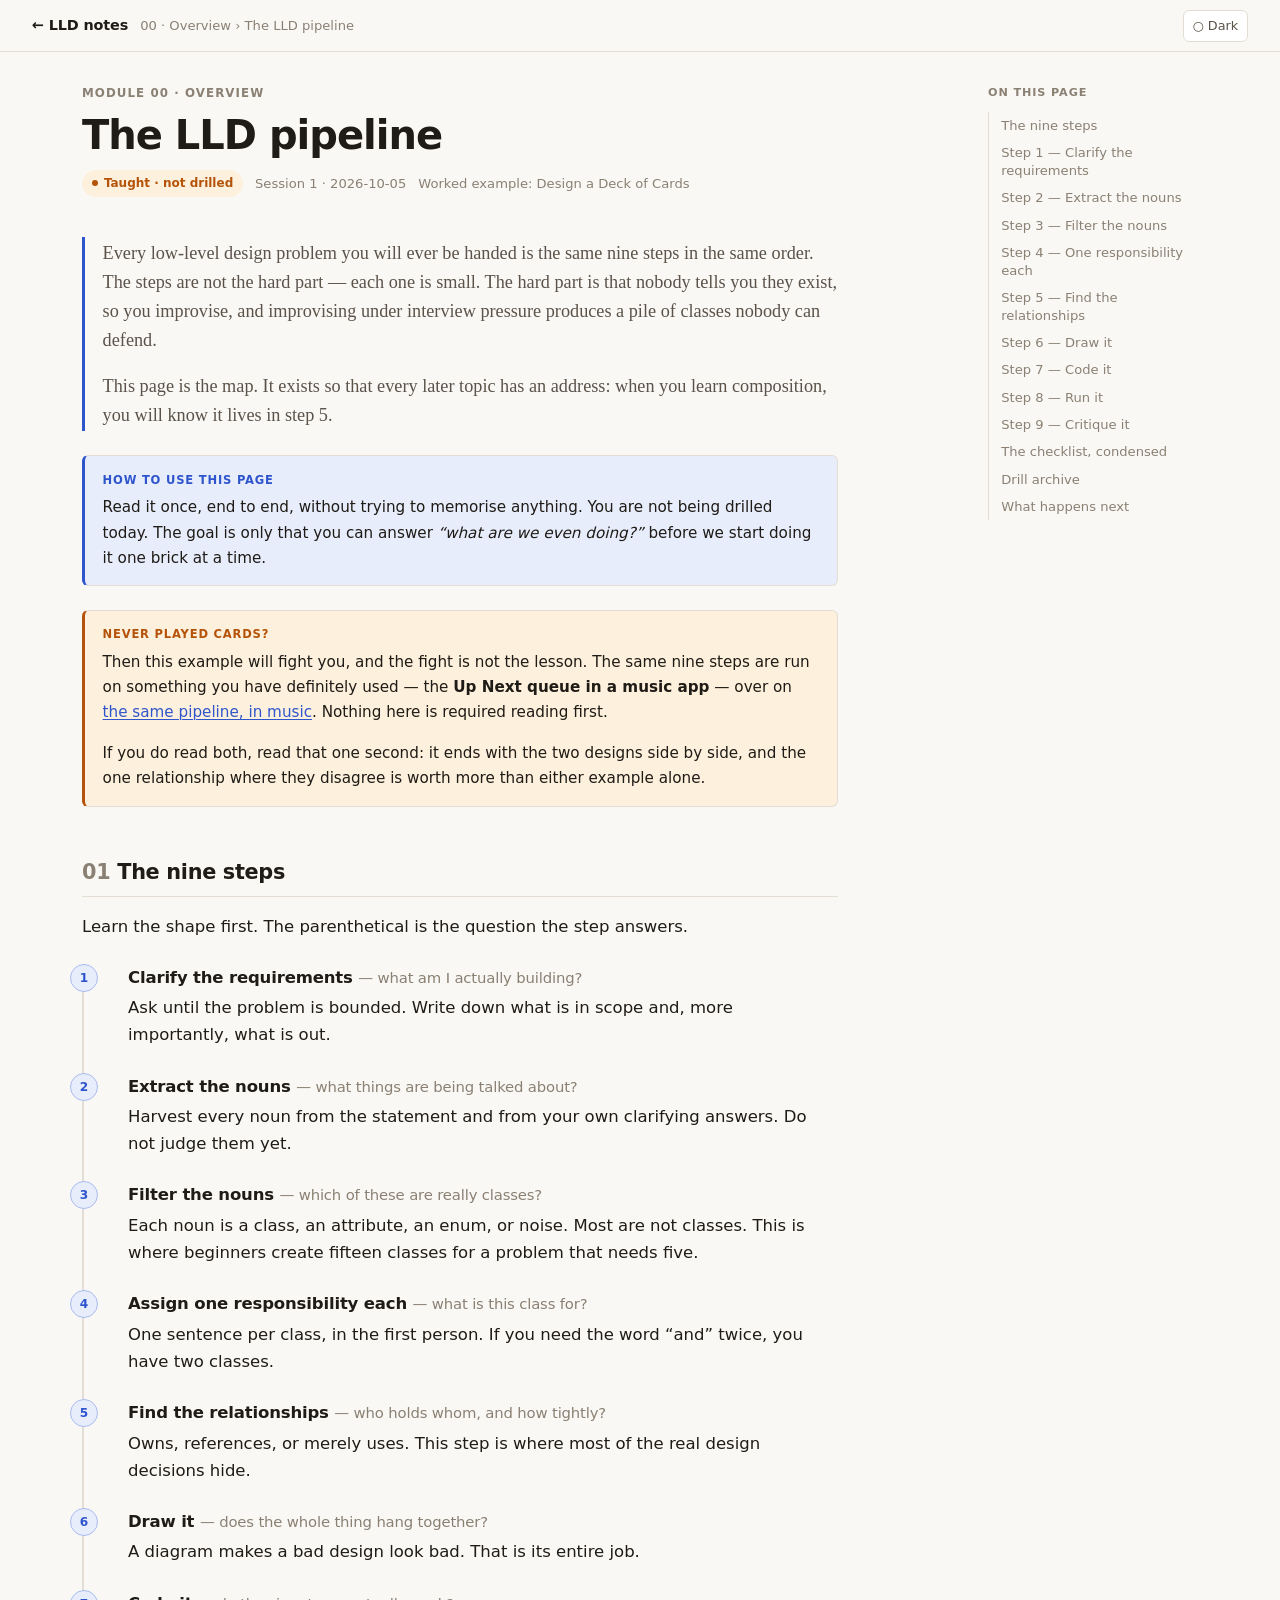
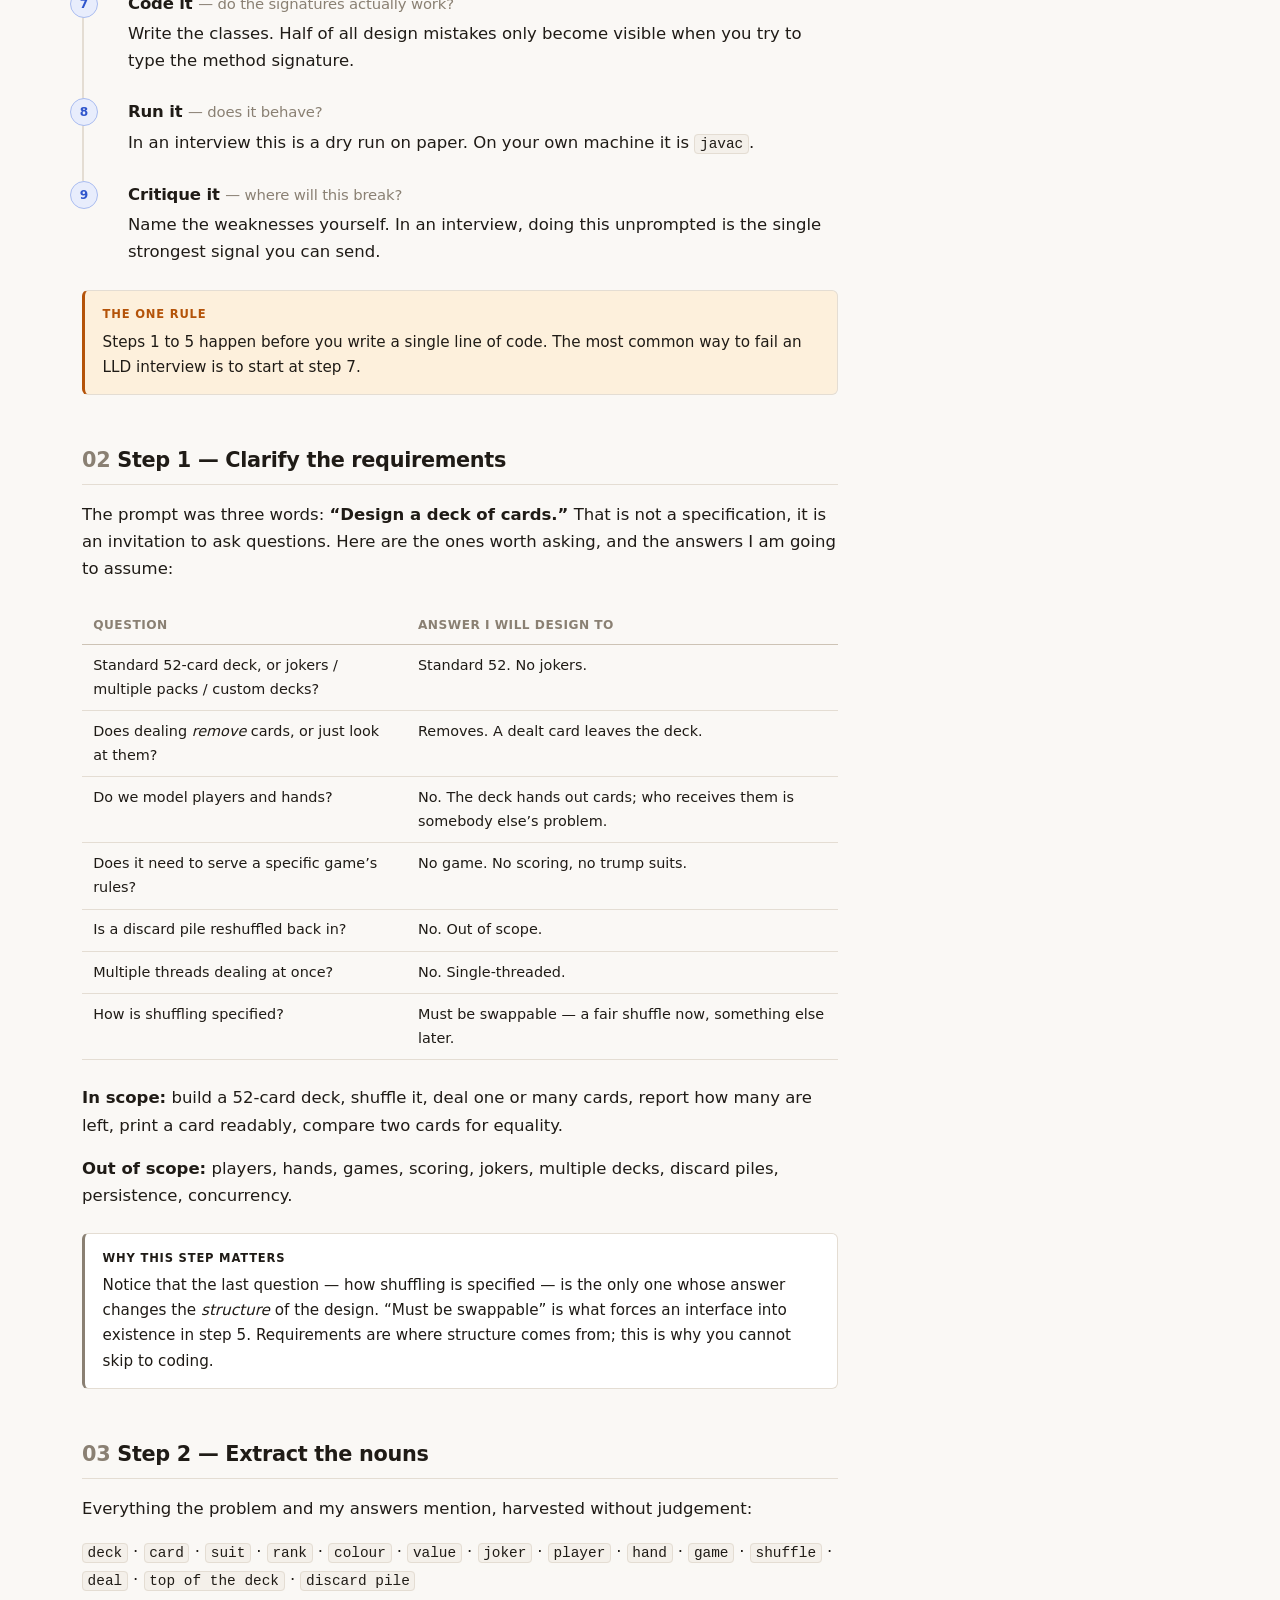
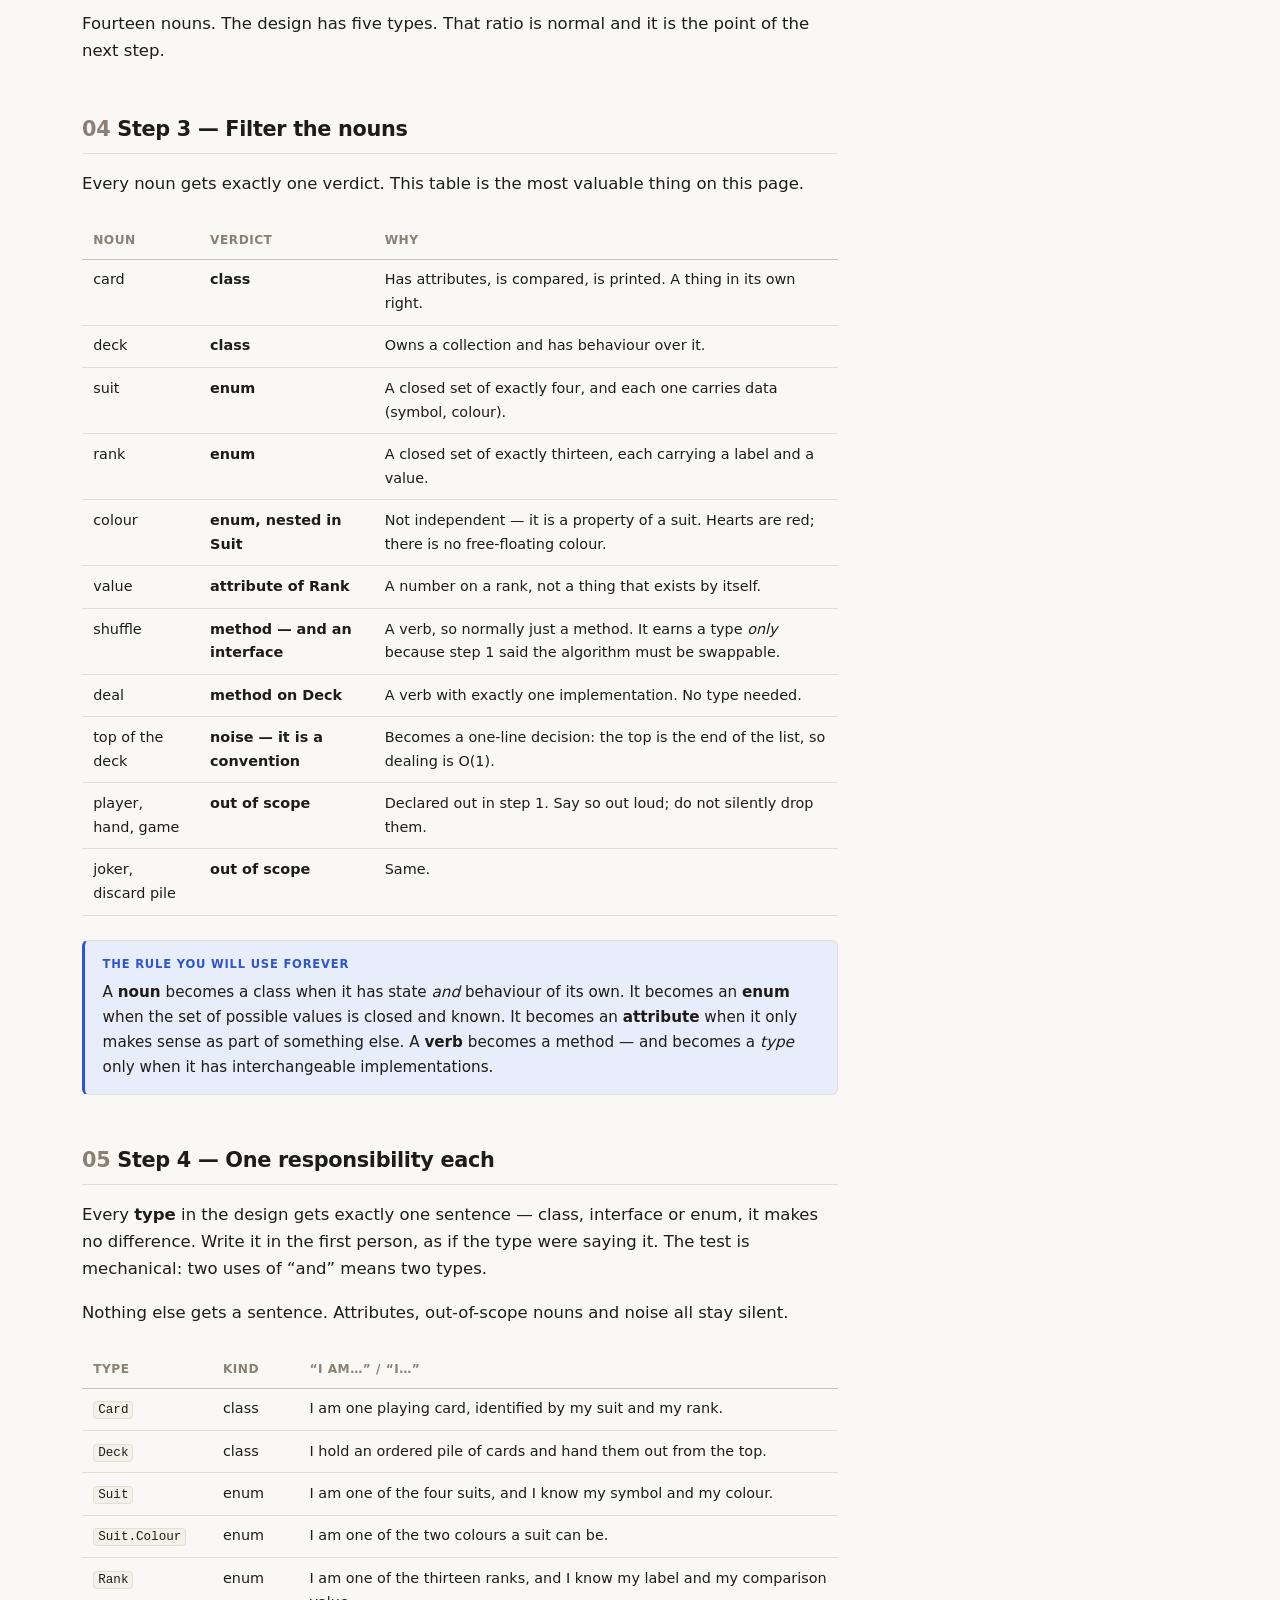
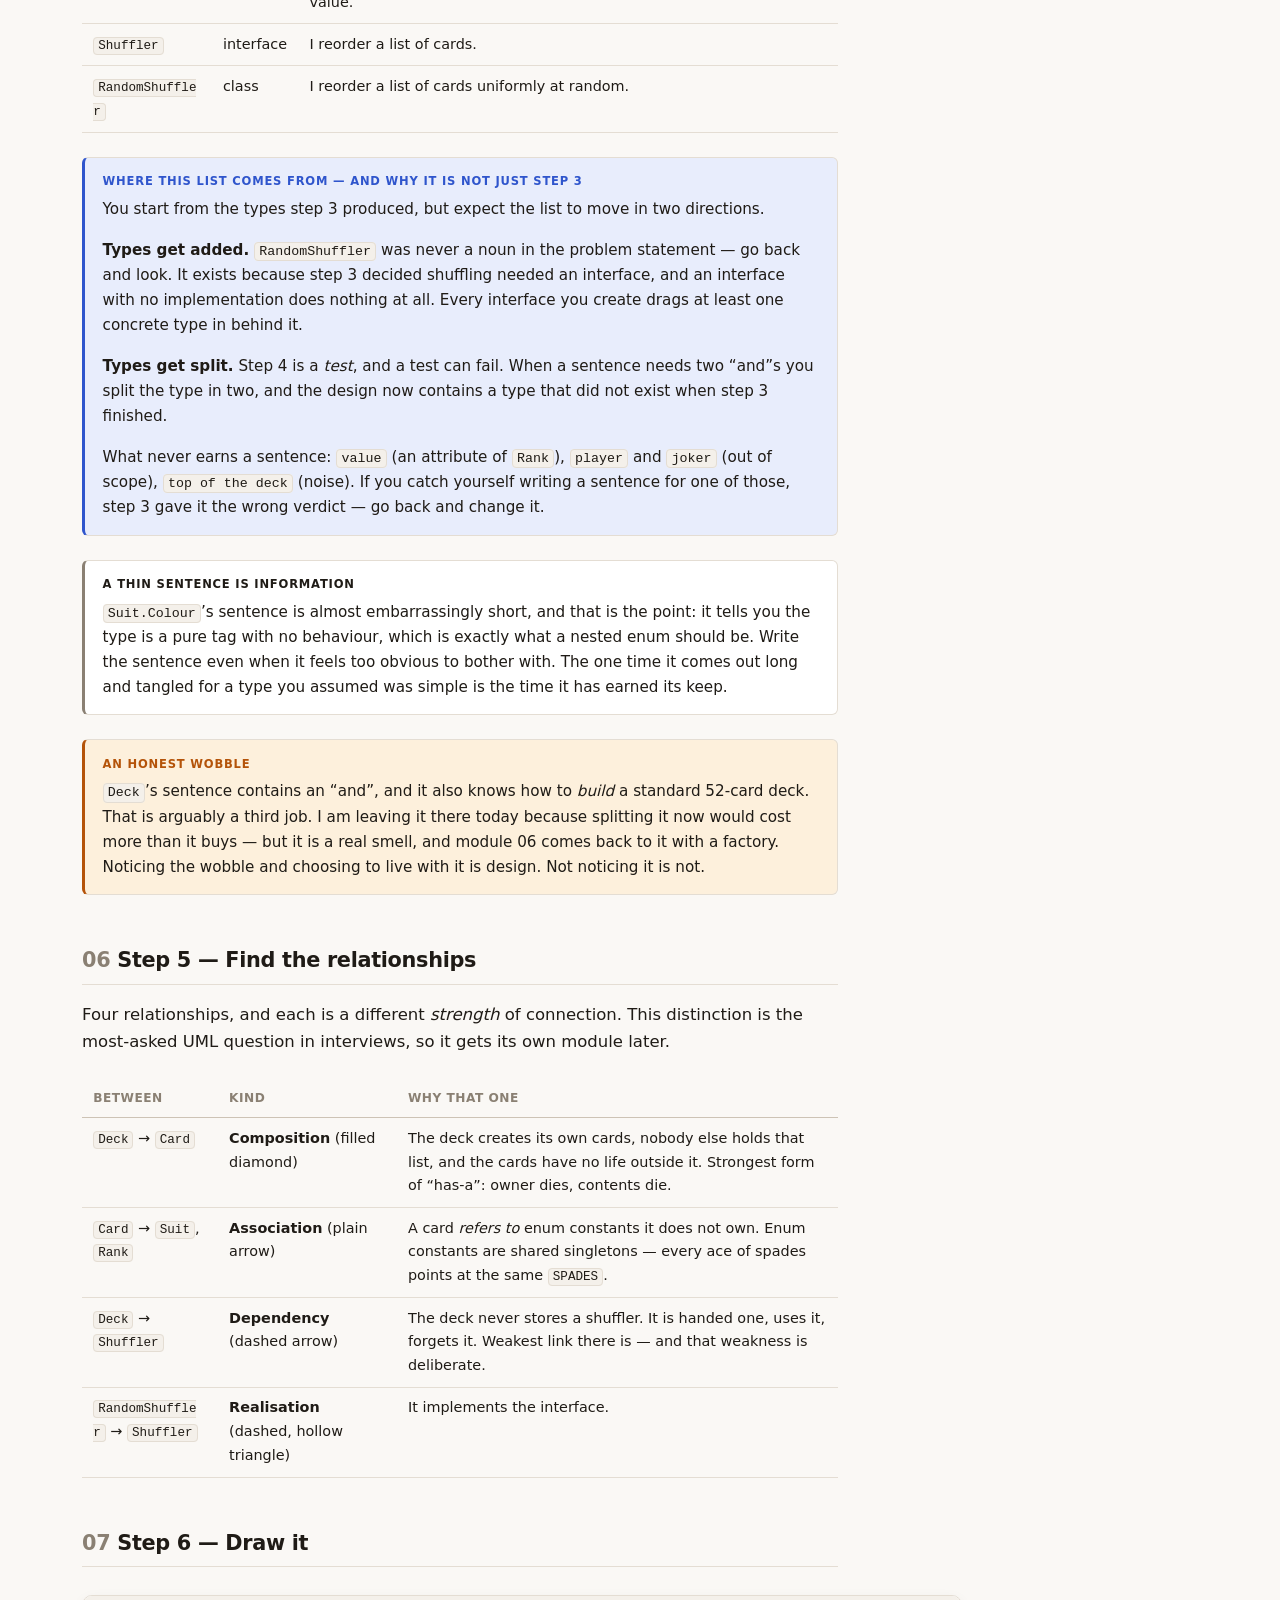
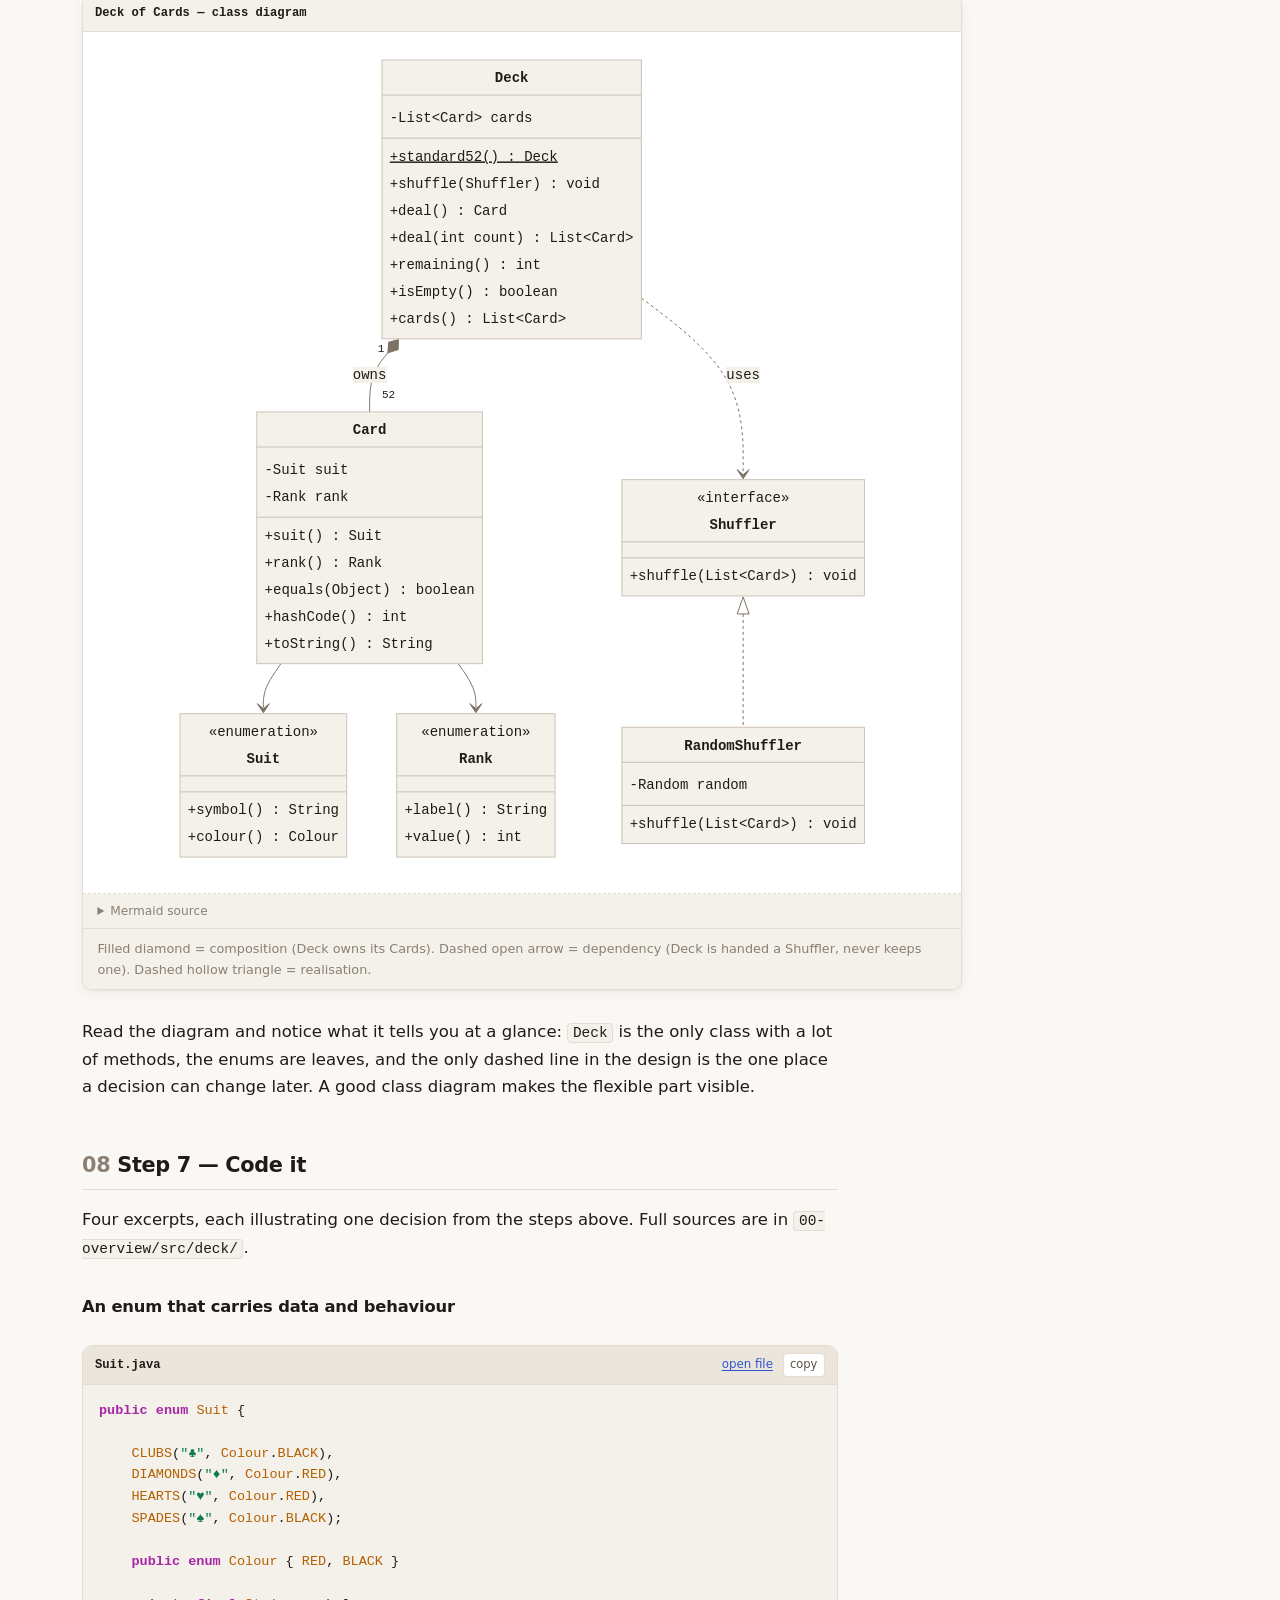
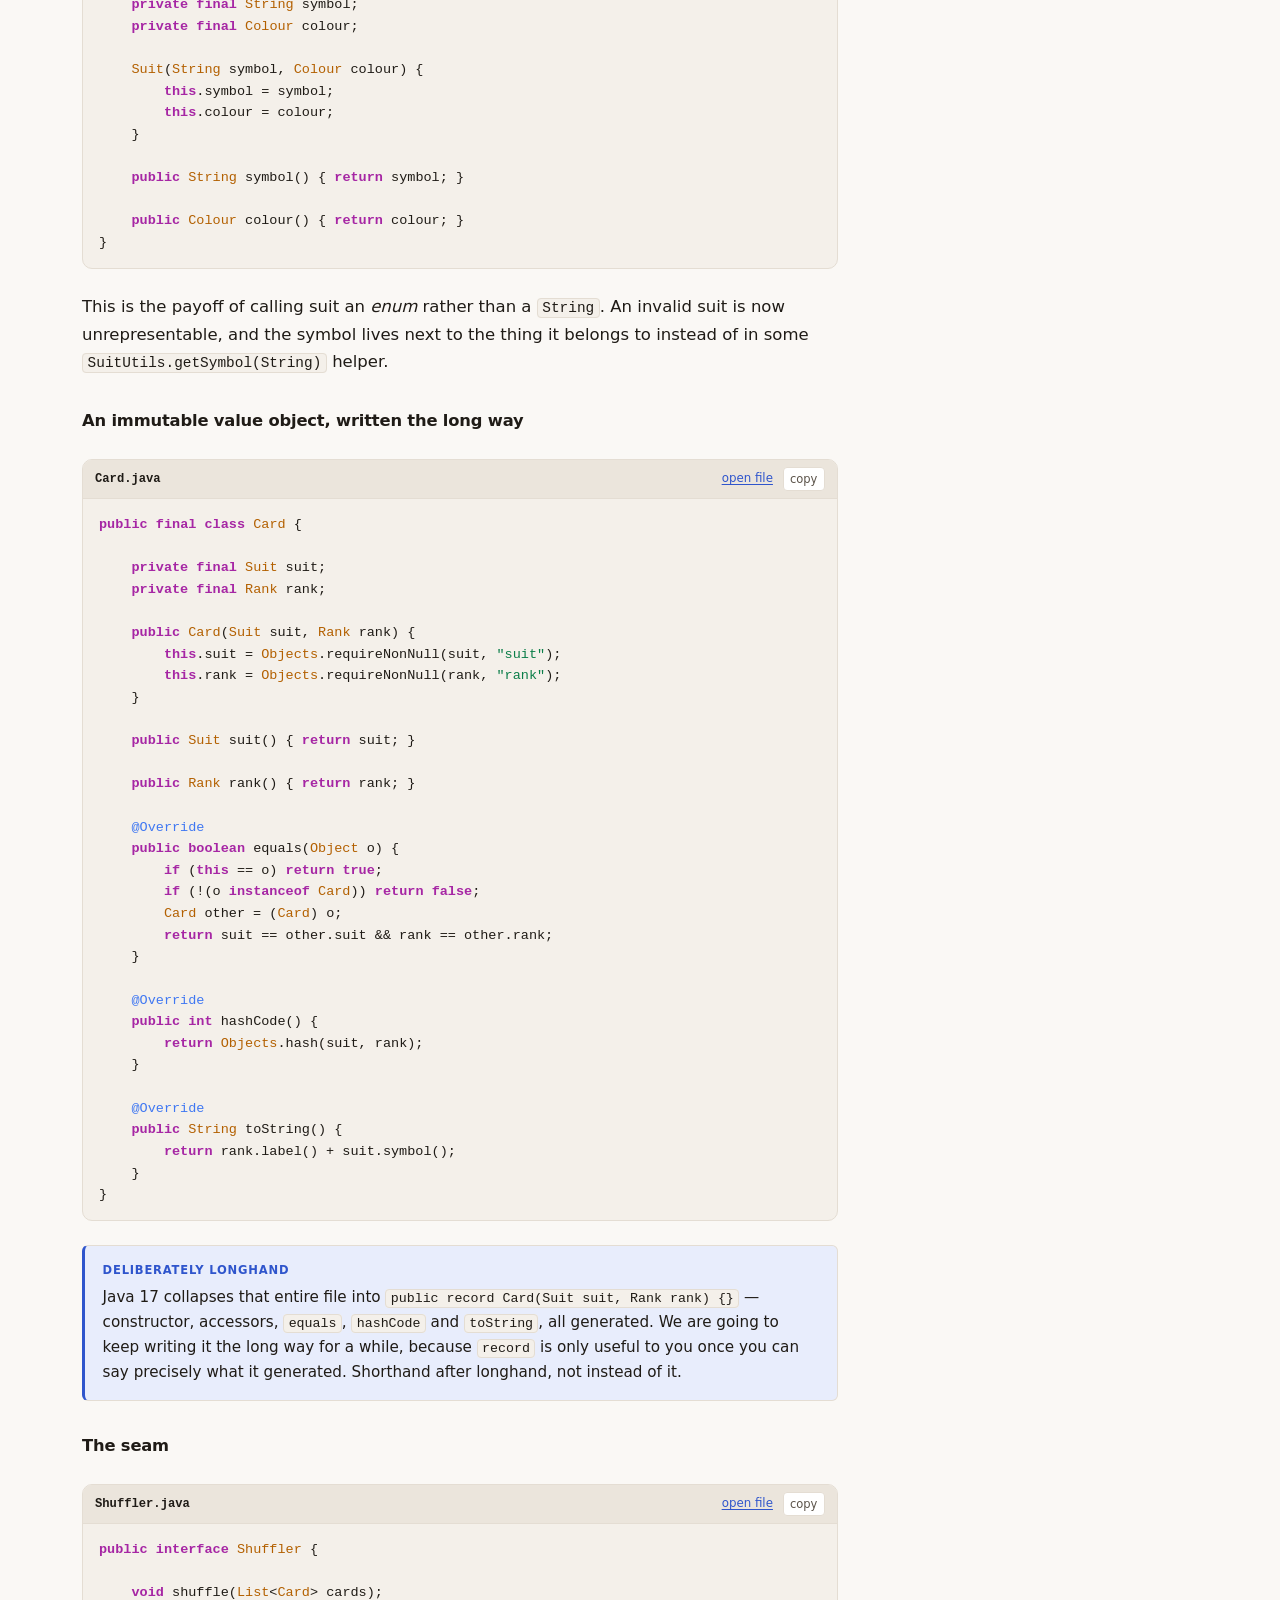
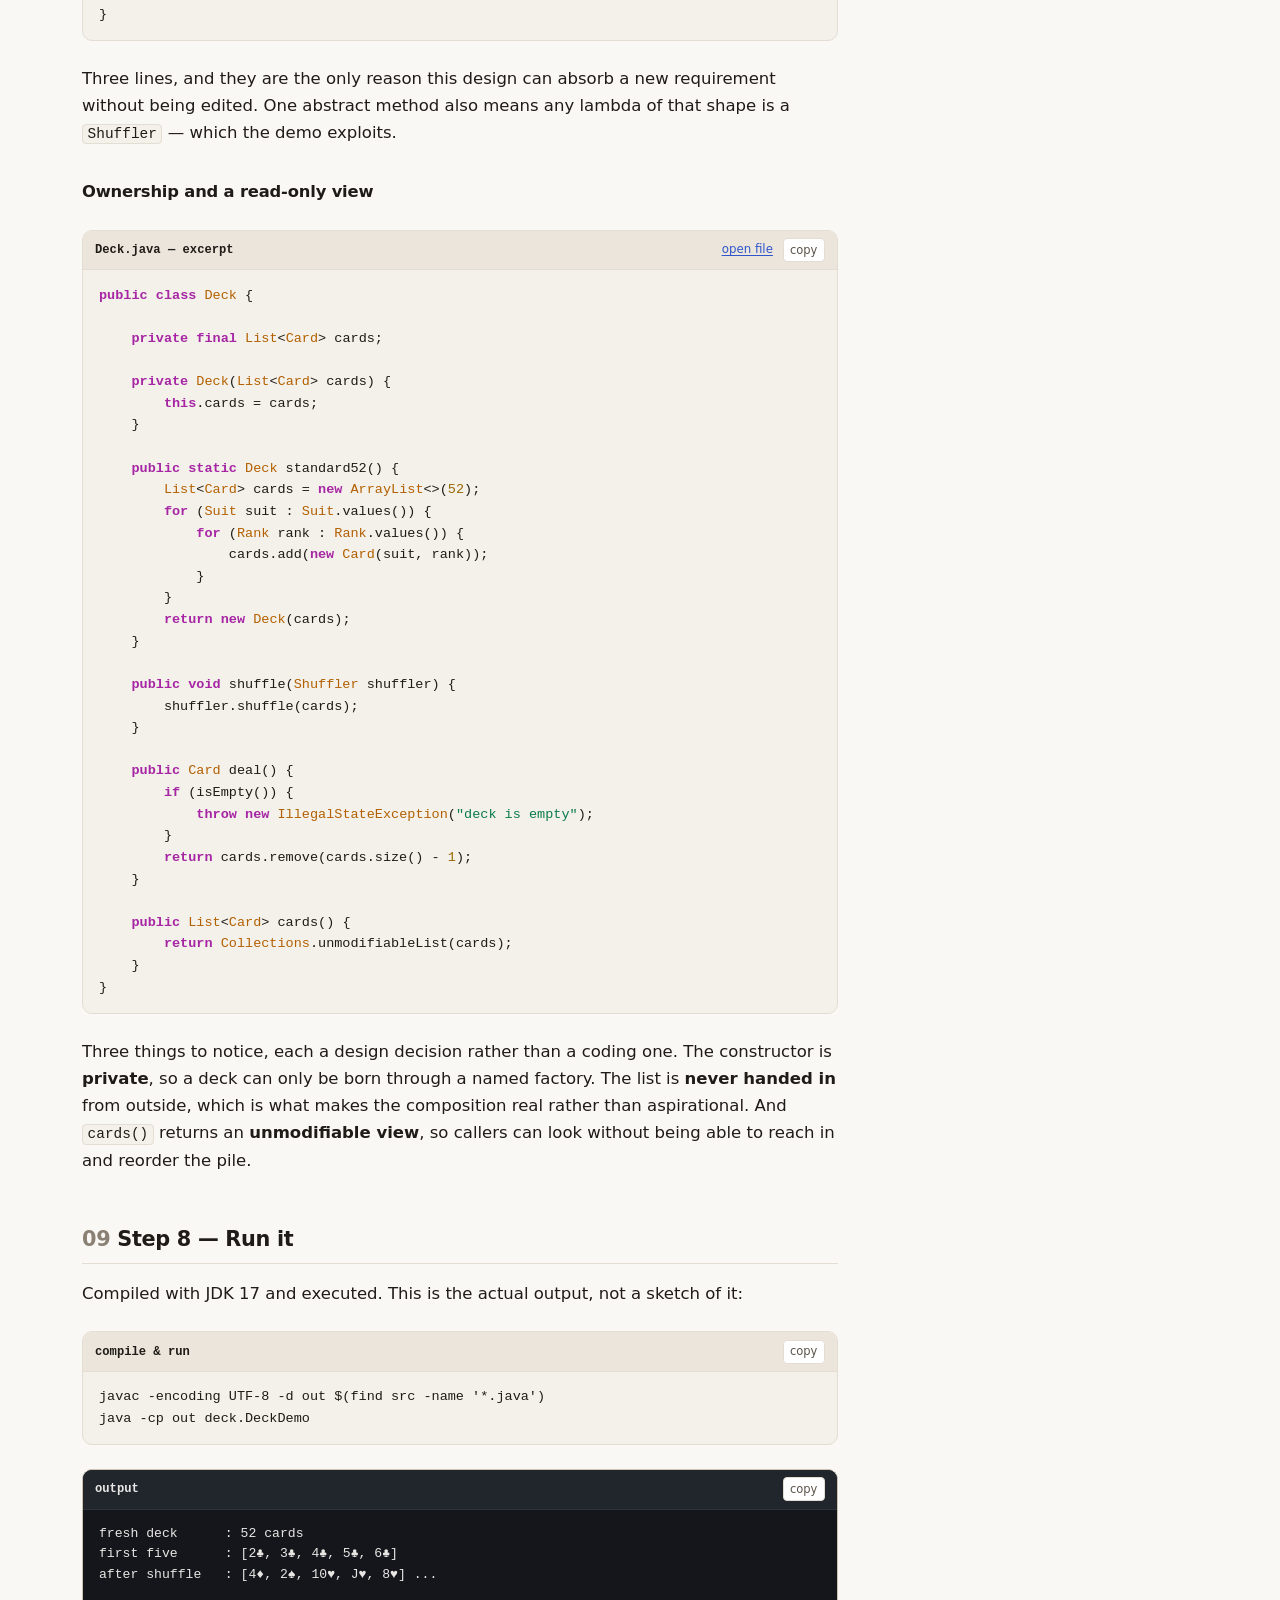
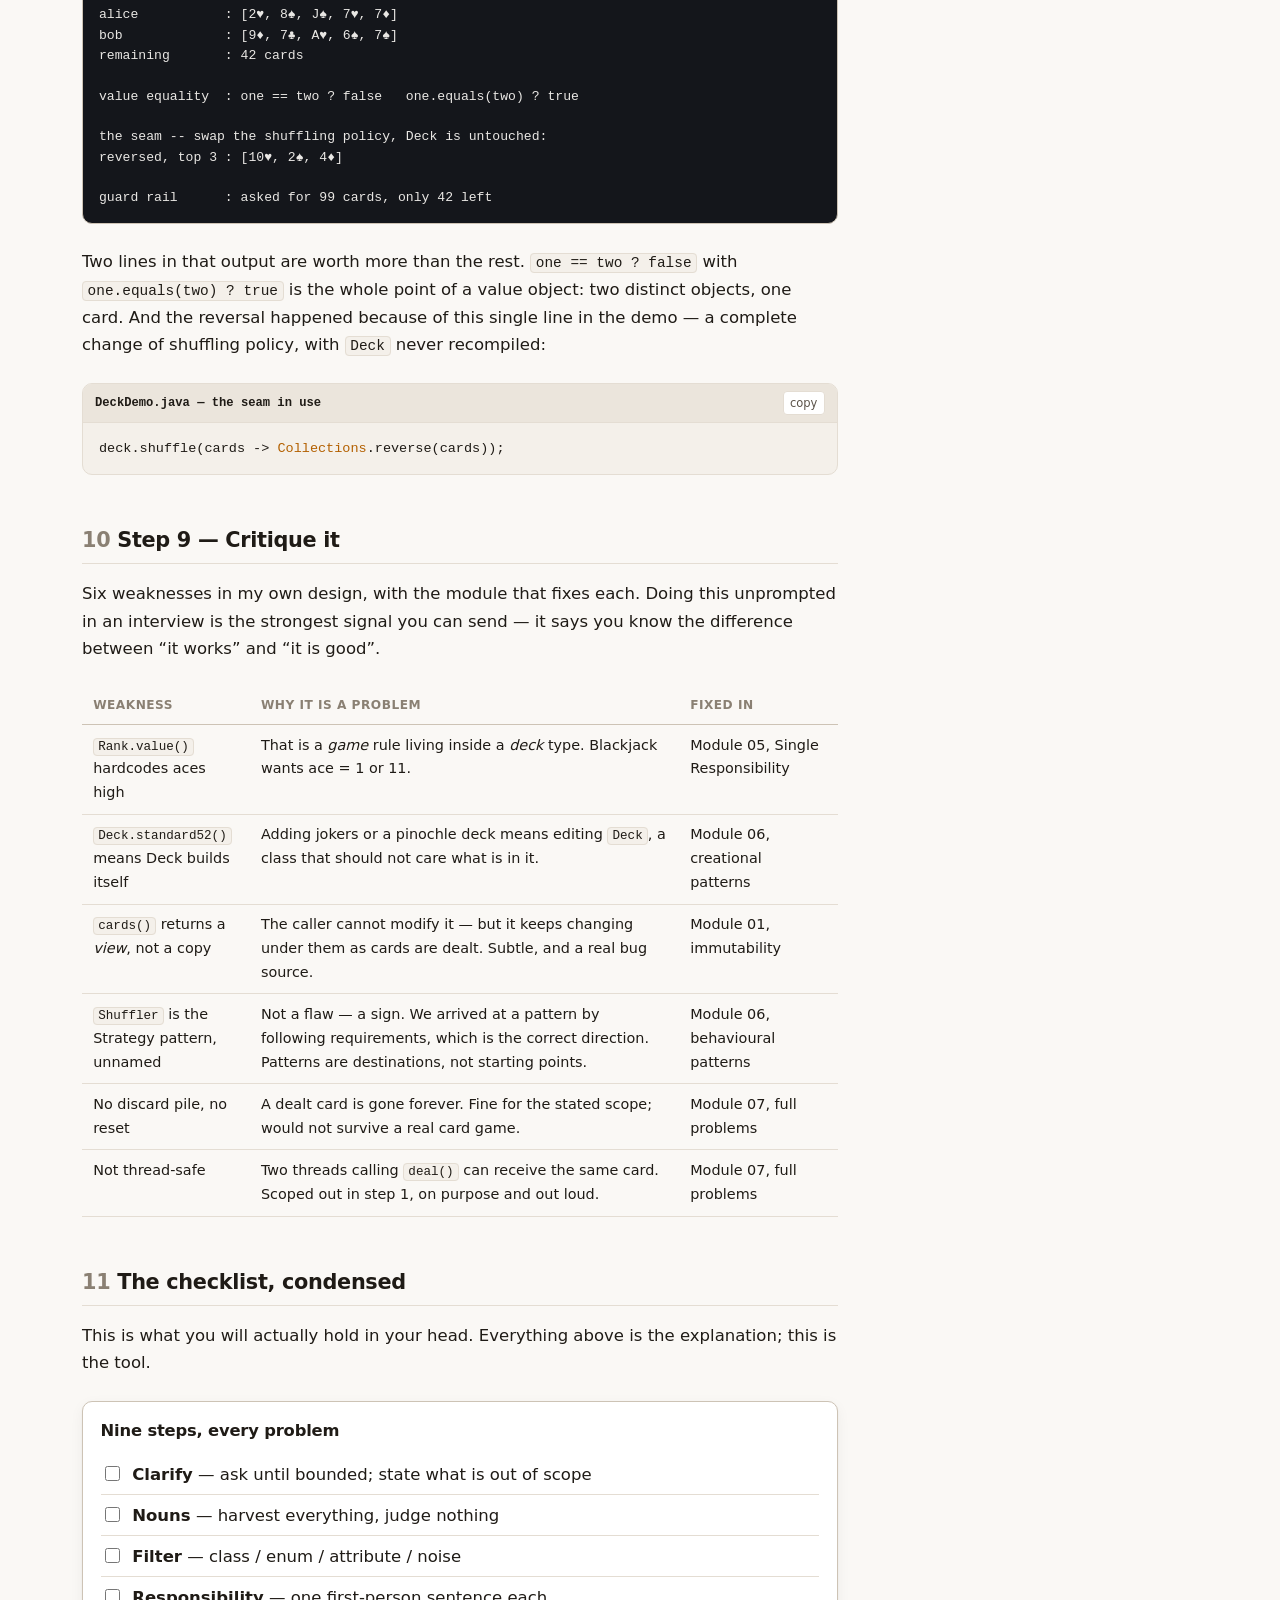
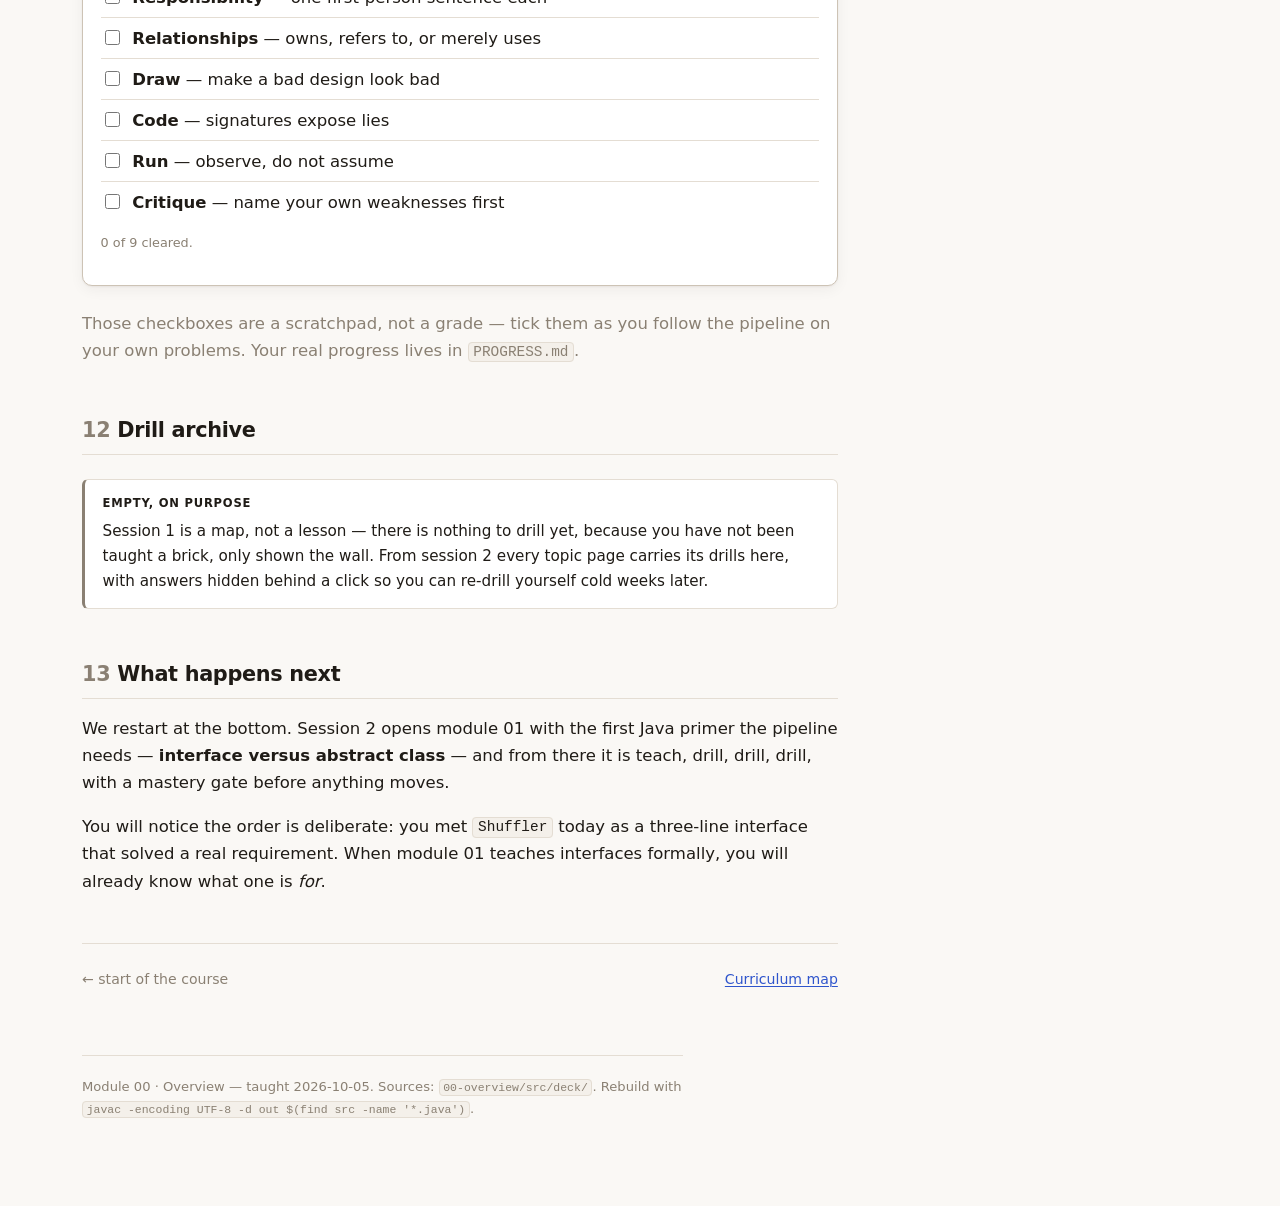
==== commit 7a78d490: "Step 4: give every type a sentence, and say where the list comes from Prompted by a sharp question: " ====
--- a/interview-prep/system-design/00-overview/lld-process-map.html
+++ b/interview-prep/system-design/00-overview/lld-process-map.html
@@ -193,21 +193,50 @@
 
   <h2 id="step4-one-responsibility-each"><span class="num">05</span> Step 4 &mdash; One responsibility each</h2>
 
-  <p>Write each class&rsquo;s purpose as a sentence it could say about itself. The test is
-  mechanical: two uses of &ldquo;and&rdquo; means two classes.</p>
+  <p>Every <strong>type</strong> in the design gets exactly one sentence &mdash; class, interface or
+  enum, it makes no difference. Write it in the first person, as if the type were saying it. The
+  test is mechanical: two uses of &ldquo;and&rdquo; means two types.</p>
+
+  <p>Nothing else gets a sentence. Attributes, out-of-scope nouns and noise all stay silent.</p>
 
   <div class="table-wrap">
   <table>
-    <thead><tr><th>Type</th><th>&ldquo;I am&hellip;&rdquo; / &ldquo;I&hellip;&rdquo;</th></tr></thead>
+    <thead><tr><th>Type</th><th>Kind</th><th>&ldquo;I am&hellip;&rdquo; / &ldquo;I&hellip;&rdquo;</th></tr></thead>
     <tbody>
-      <tr><td><code>Card</code></td><td>I am one playing card, identified by my suit and my rank.</td></tr>
-      <tr><td><code>Deck</code></td><td>I hold an ordered pile of cards and hand them out from the top.</td></tr>
-      <tr><td><code>Suit</code></td><td>I am one of the four suits, and I know my symbol and my colour.</td></tr>
-      <tr><td><code>Rank</code></td><td>I am one of the thirteen ranks, and I know my label and my comparison value.</td></tr>
-      <tr><td><code>Shuffler</code></td><td>I reorder a list of cards.</td></tr>
-      <tr><td><code>RandomShuffler</code></td><td>I reorder a list of cards uniformly at random.</td></tr>
+      <tr><td><code>Card</code></td><td>class</td><td>I am one playing card, identified by my suit and my rank.</td></tr>
+      <tr><td><code>Deck</code></td><td>class</td><td>I hold an ordered pile of cards and hand them out from the top.</td></tr>
+      <tr><td><code>Suit</code></td><td>enum</td><td>I am one of the four suits, and I know my symbol and my colour.</td></tr>
+      <tr><td><code>Suit.Colour</code></td><td>enum</td><td>I am one of the two colours a suit can be.</td></tr>
+      <tr><td><code>Rank</code></td><td>enum</td><td>I am one of the thirteen ranks, and I know my label and my comparison value.</td></tr>
+      <tr><td><code>Shuffler</code></td><td>interface</td><td>I reorder a list of cards.</td></tr>
+      <tr><td><code>RandomShuffler</code></td><td>class</td><td>I reorder a list of cards uniformly at random.</td></tr>
     </tbody>
   </table>
+  </div>
+
+  <div class="callout callout-key">
+    <span class="label">Where this list comes from &mdash; and why it is not just step 3</span>
+    <p>You start from the types step 3 produced, but expect the list to move in two directions.</p>
+    <p><strong>Types get added.</strong> <code>RandomShuffler</code> was never a noun in the problem
+    statement &mdash; go back and look. It exists because step 3 decided shuffling needed an
+    interface, and an interface with no implementation does nothing at all. Every interface you
+    create drags at least one concrete type in behind it.</p>
+    <p><strong>Types get split.</strong> Step 4 is a <em>test</em>, and a test can fail. When a
+    sentence needs two &ldquo;and&rdquo;s you split the type in two, and the design now contains a
+    type that did not exist when step 3 finished.</p>
+    <p>What never earns a sentence: <code>value</code> (an attribute of <code>Rank</code>),
+    <code>player</code> and <code>joker</code> (out of scope), <code>top of the deck</code> (noise).
+    If you catch yourself writing a sentence for one of those, step 3 gave it the wrong verdict
+    &mdash; go back and change it.</p>
+  </div>
+
+  <div class="callout">
+    <span class="label">A thin sentence is information</span>
+    <p><code>Suit.Colour</code>&rsquo;s sentence is almost embarrassingly short, and that is the
+    point: it tells you the type is a pure tag with no behaviour, which is exactly what a nested
+    enum should be. Write the sentence even when it feels too obvious to bother with. The one time
+    it comes out long and tangled for a type you assumed was simple is the time it has earned its
+    keep.</p>
   </div>
 
   <div class="callout callout-warn">
--- a/interview-prep/system-design/assets/notes.css
+++ b/interview-prep/system-design/assets/notes.css
@@ -458,12 +458,38 @@
   color: var(--text-3);
   background: var(--surface-2);
 }
+/* Diagrams keep their natural size and pan sideways instead of scaling to
+   fit. Shrink-to-fit looks tidy on a desktop and is useless on a phone: a
+   700px class diagram squeezed into 317px renders its labels at ~6px. */
 .mermaid {
   padding: 1.25rem .75rem;
   text-align: center;
   overflow-x: auto;
-}
-.mermaid svg { max-width: 100%; height: auto; }
+  -webkit-overflow-scrolling: touch;
+  overscroll-behavior-x: contain;
+}
+.mermaid svg { height: auto; }
+
+.pan-hint {
+  color: var(--accent);
+  font-weight: 600;
+  white-space: nowrap;
+}
+@media (min-width: 700px) {
+  .pan-hint { font-weight: 500; color: var(--text-3); }
+}
+
+/* Prose is capped at 72ch for readability, but a diagram is not prose. On a
+   wide screen let it spill into the gutter that the text column leaves
+   unused, rather than scrolling inside a narrow box for the sake of 40px.
+   The vw term keeps it clear of the sticky TOC rail at every width. */
+@media (min-width: 1040px) {
+  .diagram {
+    width: max-content;
+    min-width: 100%;
+    max-width: min(880px, calc(100vw - 21rem));
+  }
+}
 .mermaid[data-state="pending"],
 .mermaid[data-state="failed"] {
   color: var(--text-3);
@@ -660,6 +686,19 @@
 }
 tbody tr:hover { background: var(--surface-2); }
 
+/* Comparison tables: the verdict sits in column 2, not last, so the column
+   the table exists for survives a narrow screen without scrolling. */
+.compare td.v-same,
+.compare td.v-diff {
+  font-size: .78rem;
+  font-weight: 650;
+  white-space: nowrap;
+}
+.compare td.v-same { color: var(--text-3); }
+.compare td.v-diff { color: var(--accent); }
+.compare tr.row-diff { background: var(--accent-soft); }
+.compare tr.row-diff:hover { background: var(--accent-soft); }
+
 /* ---------- on-page TOC ---------- */
 
 .toc {
